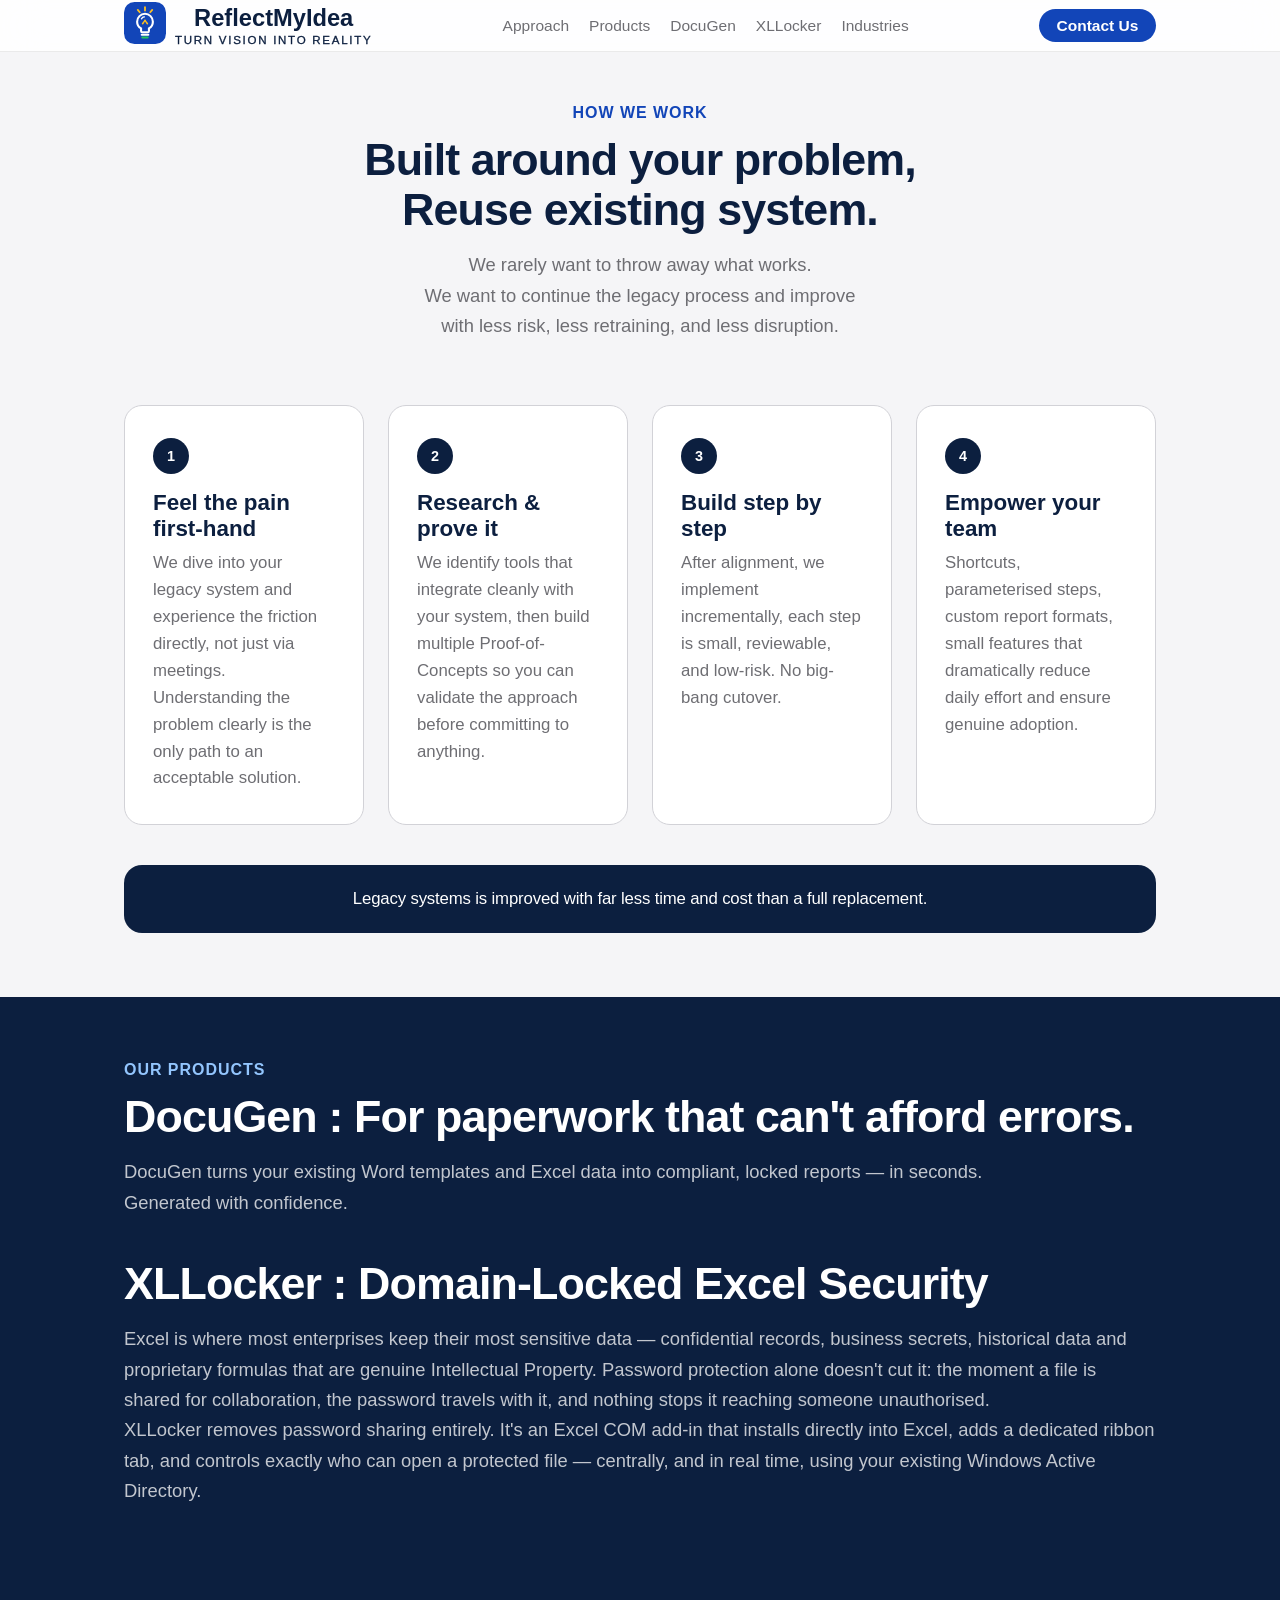
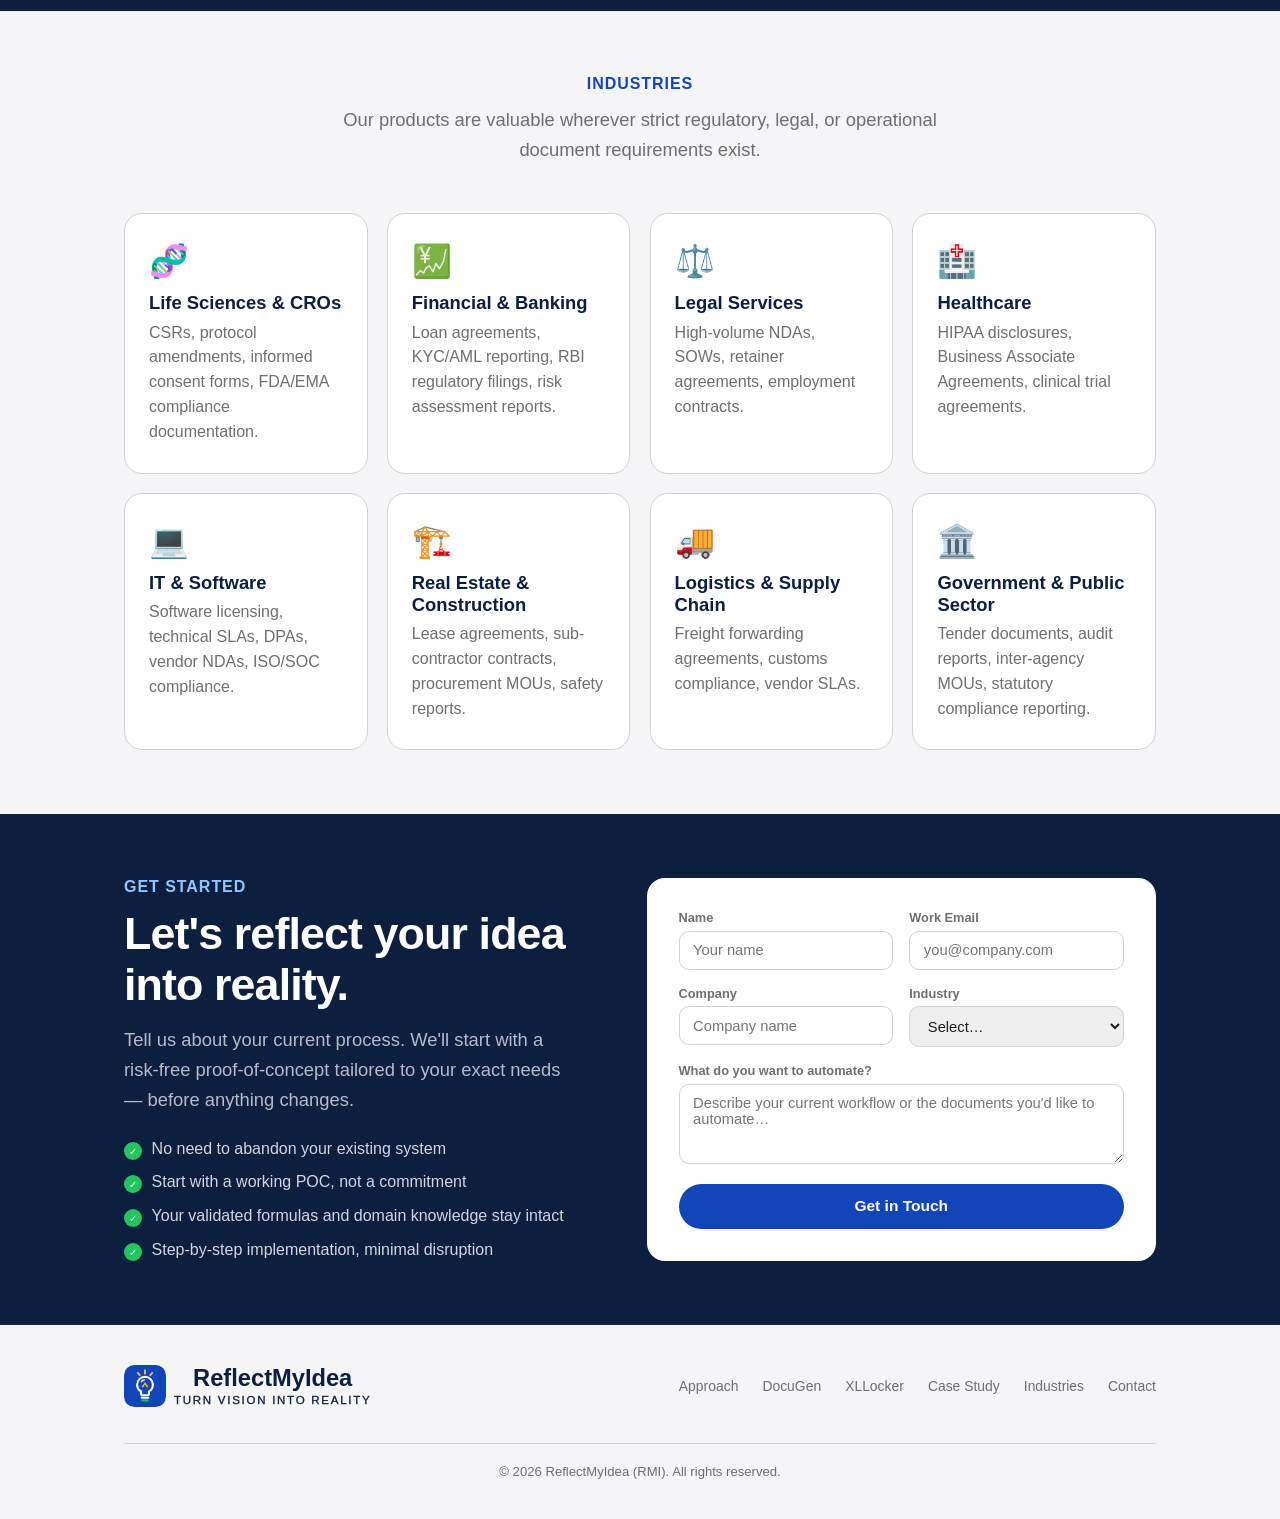
==== index.html @ ca2a661d "Updated the web site Updated the web site" ====
<!DOCTYPE html>
<html lang="en">
<head>
<meta charset="UTF-8">
<meta name="viewport" content="width=device-width,initial-scale=1">
<title>ReflectMyIdea</title>
<link rel="icon" type="image/png" href="RMI-Logo.png">
<style>
*,*::before,*::after{box-sizing:border-box;margin:0;padding:0}
:root{
  --ink:#1d1d1f;
  --ink2:#6e6e73;
  --bg:#ffffff;
  --bg2:#f5f5f7;
  --navy:#0c1f3f;
  --blue:#1245b8;
  --blue2:#1a56db;
  --border:#d2d2d7;
  --r:18px;
  --f:-apple-system,'Segoe UI',sans-serif;
}
html{scroll-behavior:smooth}
body{font-family:var(--f);background:var(--bg);color:var(--ink);-webkit-font-smoothing:antialiased;overflow-x:hidden}
a{color:inherit;text-decoration:none}
img{display:block;max-width:100%;height:auto}
ul{list-style:none}
.w{max-width:1080px;margin:0 auto;padding:0 24px}

/* NAV */
nav{position:fixed;top:0;left:0;right:0;z-index:100;height:52px;background:rgba(255,255,255,.88);backdrop-filter:saturate(180%) blur(20px);border-bottom:1px solid rgba(0,0,0,.08);display:flex;align-items:center}
.nav-in{display:flex;align-items:center;justify-content:space-between;width:100%;max-width:1080px;margin:0 auto;padding:0 24px}
.nav-logo{display:flex;align-items:center;gap:9px;font-size:1.2rem;font-weight:700;color:var(--navy)}
.logo-svg{width:42px;height:42px;flex-shrink:0}
.nav-links{display:flex;gap:20px}
.nav-hamburger{display:none;flex-direction:column;gap:5px;cursor:pointer;background:none;border:none;padding:6px}
.nav-hamburger span{width:24px;height:2px;background:var(--navy);border-radius:2px}
.nav-links a{font-size:.97rem;color:var(--ink2);font-weight:500;transition:color .2s}
.nav-links a:hover{color:var(--navy)}
.nav-cta{background:var(--blue);color:#fff;font-size:.97rem;font-weight:600;padding:.45rem 1.1rem;border-radius:20px;transition:background .2s}
/* Only apply hover background when on a desktop screen with an actual mouse cursor */
@media (hover: hover) {
  .nav-cta:hover {
    background: var(--navy);
  }
}

/* Fallback: Ensure normal color behaves nicely and returns to blue on touch release */
.nav-cta:active {
  background: var(--navy);
}
@media(max-width:1000px){
  /* 1. Wrapper behaves neutrally so the hamburger maintains its original center position */
  .nav-menu-container {
    position: relative;
    display: flex;
    align-items: center;
    justify-content: center;
  }

  .nav-hamburger{
    display:flex;
  }
  
  /* 2. Menu is centered directly beneath the width of the hamburger button */
  .nav-links{
    display:none;
    position:absolute;
    top:42px;                    /* Renders neatly below the header bar alignment */
    left:50%;                    /* Positions the left-edge of the menu at the middle of the icon */
    transform:translateX(-50%);  /* Offsets the menu horizontally by half its width, aligning centers */
    width:auto;                  
    min-width:180px;             
    background:#fff;
    flex-direction:column;
    padding:12px 24px;
    gap:0;
    border:1px solid rgba(0,0,0,.08);
    border-radius:12px;          
    box-shadow:0 8px 24px rgba(0,0,0,.15);
    z-index: 1000;               /* Hover securely above page content layers */
  }
  
  .nav-links.open{
    display:flex;
  }
  
  .nav-links a{
    padding:.7rem 0;
    text-align:center;           
    border-bottom:1px solid rgba(0,0,0,.04); /* Light separator lines for layout clarity */
  }
  
  .nav-links a:last-child {
    border-bottom: none;
  }
}

/* 3. MOBILE PORTRAIT ONLY: Overrides only activate when the screen is narrow AND vertical */
@media screen and (max-width: 480px) and (orientation: portrait) {
  nav {
    height: 54px !important;           /* Perfect fixed height */
    box-sizing: border-box !important;
  }

  .nav-in {
    padding: 0 8px !important;         /* Save margin space on small viewports */
    box-sizing: border-box !important;
    display: flex !important;
    flex-direction: row !important;
    justify-content: space-between !important;
    align-items: center !important;
    flex-wrap: nowrap !important;      /* Keep elements strict and inline */
  }

  .nav-logo {
    display: flex !important;
    flex-direction: row !important;
    align-items: center !important;
    gap: 4px !important;               /* Move icon closer to company name */
    flex-shrink: 1 !important;         /* Allow slight flexibility */
    min-width: 0 !important;           /* Enable flexing text container sizes */
  }

  /* Make the lightbulb icon prominently larger on mobile */
  .logo-svg {
    width: 35px !important;            
    height: 35px !important;
    flex-shrink: 0 !important;
  }

  /* Handle text wrapper spacing */
  .nav-logo > span {
    display: flex !important;
    flex-direction: column !important;
    align-items: flex-start !important; /* Force tagline left-aligned underneath brand */
    gap: 1px !important;
    min-width: 0 !important;
  }

  /* Brand name: Slightly reduced font-size to make horizontal space */
  .nav-logo > span > span:first-child {
    font-weight: 700 !important;
    font-size: 1.25rem !important;      /* Optimized text sizing */
    line-height: 1.1 !important;
    white-space: nowrap !important;
    margin-left: 7px !important;
  }

  /* Tagline: Preserved and set to a clean readable scale */
  .nav-logo > span > span:last-child {
    font-size: 0.64rem !important;     /* Retain tagline precisely */
    letter-spacing: 0.04em !important;
    white-space: nowrap !important;
  }

  /* Wrapper for Hamburger Menu */
  .nav-menu-container {
    flex-shrink: 0 !important;
  }

  /* Contact Us CTA Button */
  .nav-cta {
    padding: 6px 10px !important;      /* Compressed horizontal size */
    font-size: 0.78rem !important;     /* Trim down text size */
    border-radius: 20px !important;
    white-space: nowrap !important;
    flex-shrink: 0 !important;         /* Prevent truncation of button text */
  }
}

/* FADE-UP ANIMATION */
.up{opacity:0;transform:translateY(32px);transition:opacity .7s cubic-bezier(.4,0,.2,1),transform .7s cubic-bezier(.4,0,.2,1)}
.up.show{opacity:1;transform:none}
.up.d1{transition-delay:.1s}.up.d2{transition-delay:.2s}.up.d3{transition-delay:.3s}


/* HERO */
.hero{padding:96px 0 30px;background:var(--bg);text-align:center}
@media screen and (max-width: 480px) and (orientation: portrait) {
  .hero {
    padding-top: 100px !important;
  }
}
.hero-tag{display:inline-block;font-size:.78rem;font-weight:600;letter-spacing:.06em;text-transform:uppercase;color:var(--blue);background:#eef2ff;padding:.3rem .9rem;border-radius:20px;margin-bottom:1.4rem}
.tag-break{display:none}
@media(max-width:420px){.tag-break{display:block}}
.hero h1{font-size:clamp(2.4rem,5vw,3.8rem);font-weight:650;letter-spacing:-.03em;color:var(--navy);line-height:1.08;margin-bottom:1.2rem;max-width:820px;margin-left:auto;margin-right:auto}
.hero h1 span{color:var(--blue2)}
.hero p{font-size:1.15rem;color:var(--ink2);max-width:560px;margin:0 auto 2rem;line-height:1.6}
.hero-btns{display:flex;gap:12px;justify-content:center;flex-wrap:wrap;margin-bottom:3.5rem}
.btn-solid{background:var(--blue);color:#fff;font-size:.95rem;font-weight:600;padding:.75rem 1.8rem;border-radius:980px;transition:background .2s,box-shadow .2s}
.btn-solid:hover{background:var(--navy);box-shadow:0 8px 24px rgba(18,69,184,.25)}
.btn-outline{border:1.5px solid var(--border);color:var(--navy);font-size:.95rem;font-weight:600;padding:.75rem 1.8rem;border-radius:980px;transition:border-color .2s,color .2s}
.btn-outline:hover{border-color:var(--blue);color:var(--blue)}
.hero-img{border-radius:var(--r);overflow:hidden;box-shadow:0 24px 48px -12px rgba(12,31,63,.18);border:1px solid var(--border);max-width:680px;margin:0 auto;margin-right:176px}
@media(max-width:768px){.hero-img{margin-right:auto}}
.hero-img img{width:100%}
.hero .hero-cap{font-size:1rem;color:var(--ink2);margin-top:.85rem;letter-spacing:.01em}

/* DIVIDER */
.divider{height:1px;background:var(--border);max-width:1080px;margin:0 auto}

/* SECTION BASE */
section{padding:64px 0}
.sec-label{font-size:1rem;font-weight:700;letter-spacing:.06em;text-transform:uppercase;color:var(--blue);margin-bottom:.75rem}
.sec-h{font-size:clamp(1.9rem,3.5vw,2.8rem);font-weight:700;letter-spacing:-.02em;color:var(--navy);line-height:1.12;margin-bottom:1rem}
.sec-p{font-size:1.15rem;color:var(--ink2);line-height:1.65;max-width:600px}

/* APPROACH — alternating rows */
.approach{background:var(--bg2)}
.approach-intro{text-align:center;max-width:680px;margin:0 auto 4rem}
.approach-intro .sec-p{margin:0 auto}
.steps{display:grid;grid-template-columns:repeat(auto-fit,minmax(220px,1fr));gap:1.5rem}
.step-card{background:#fff;border-radius:var(--r);padding:2rem 1.75rem;border:1px solid var(--border)}
.step-n{width:36px;height:36px;border-radius:50%;background:var(--navy);color:#fff;font-weight:700;font-size:.9rem;display:flex;align-items:center;justify-content:center;margin-bottom:1rem}
.step-card h3{font-size:1.4rem;font-weight:700;color:var(--navy);margin-bottom:.5rem}
.step-card p{font-size:1.05rem;color:var(--ink2);line-height:1.6}
.result-strip{margin-top:2.5rem;background:var(--navy);color:#fff;border-radius:var(--r);padding:1.5rem 2rem;text-align:center;font-size:1.05rem;font-weight:500;letter-spacing:-.01em}

/* DOCUGEN — dark */
.docugen{background:var(--navy);color:#fff}
.docugen .sec-label{color:#93c5fd}
.docugen .sec-h{color:#fff}
.docugen .sec-p{color:rgba(255,255,255,.75);max-width:100%}
.dg-top{display:grid;grid-template-columns:1fr 1fr;gap:4rem;align-items:center;margin-bottom:4rem}
@media(max-width:768px){.dg-top{grid-template-columns:1fr;gap:2rem}}
.flow-row{display:flex;align-items:center;justify-content:center;gap:18px;margin:1.75rem 0;flex-wrap:wrap}
.flow-pill{background:rgba(255,255,255,.1);border:1px solid rgba(255,255,255,.15);border-radius:12px;padding:.85rem 1.4rem;font-size:1.2rem;color:#fff;font-weight:600;white-space:nowrap}
.flow-arrow{color:rgba(255,255,255,.4);font-size:1.4rem}
@media(max-width:600px){.flow-row{flex-direction:column}}
.feat-grid{display:grid;grid-template-columns:1fr 1fr;gap:.75rem 2rem;max-width:900px;margin:0 0 0 100px;padding-top:1rem}
@media(max-width:600px){.feat-grid{grid-template-columns:1fr;margin-left:0}}
.feat-item{display:flex;gap:.6rem;align-items:flex-start;font-size:1rem;color:rgba(255,255,255,.92)}
.feat-dot{width:18px;height:18px;border-radius:50%;background:#22c55e;flex-shrink:0;display:flex;align-items:center;justify-content:center;font-size:.65rem;color:#fff;margin-top:1px}
.arch-img{border-radius:14px;overflow:hidden;border:1px solid rgba(255,255,255,.12);box-shadow:0 24px 60px rgba(0,0,0,.4)}
.arch-img img{width:100%}
.arch-cap{font-size:1rem;color:rgba(255,255,255,.45);text-align:center;margin-top:.6rem}
.deliv-row{display:grid;grid-template-columns:1fr 1fr;gap:1.2rem;margin-top:2.5rem}
.deliv-row-3{grid-template-columns:1fr 1fr 1fr}
@media(max-width:600px){.deliv-row,.deliv-row-3{grid-template-columns:1fr}}
.deliv-card{background:rgba(255,255,255,.06);border:1px solid rgba(255,255,255,.12);border-radius:14px;padding:1.5rem}
.deliv-card .opt{font-size:.8rem;font-weight:700;letter-spacing:.07em;text-transform:uppercase;color:rgba(255,255,255,.45);margin-bottom:.4rem}
.deliv-card h4{font-size:1.2rem;font-weight:700;color:#fff;margin-bottom:.4rem}
.deliv-card p{font-size:1.05rem;color:rgba(255,255,255,.65);line-height:1.55}
.deliv-card.card-white{background:#fff;border:1px solid var(--border)}
.deliv-card.card-white .opt{color:var(--ink2)}
.deliv-card.card-white h4{color:var(--navy)}
.deliv-card.card-white p{color:var(--ink2)}
.deliv-card.card-gray{background:var(--bg2);border:1px solid var(--border)}
.deliv-card.card-gray .opt{color:var(--ink2)}
.deliv-card.card-gray h4{color:var(--navy)}
.deliv-card.card-gray p{color:var(--ink2)}
.feat-item.dark-text{color:var(--ink)}

/* CASE STUDY */
.case{background:var(--bg)}
.case-intro-box{background:var(--bg2);border-radius:var(--r);padding:2rem 2.5rem;margin-bottom:2.5rem;border-left:4px solid var(--blue)}
.case-intro-box p{font-size:1.05rem;color:var(--ink2);line-height:1.7}
.case-intro-box p+p{margin-top:.5rem}
.stats{display:grid;grid-template-columns:repeat(4,1fr);gap:1px;background:var(--border);border-radius:var(--r);overflow:hidden;margin-bottom:2.5rem}
@media(max-width:600px){.stats{grid-template-columns:repeat(2,1fr)}}
.stat{background:#fff;padding:1.5rem 1rem;text-align:center}
.stat-n{font-size:2.2rem;font-weight:800;color:var(--navy);display:block;line-height:1}
.stat-l{font-size:.9rem;color:var(--ink2);margin-top:.3rem;line-height:1.35}
.pipe-grid{display:grid;grid-template-columns:repeat(3,1fr);gap:1.2rem;margin-bottom:2.5rem}
@media(max-width:768px){.pipe-grid{grid-template-columns:1fr}}
.pipe-card{border:1px solid var(--border);border-radius:var(--r);overflow:hidden}
.pipe-card-head{background:var(--navy);padding:1rem 1.2rem;display:flex;align-items:center;gap:.7rem}
.pipe-num{width:28px;height:28px;border-radius:50%;background:rgba(255,255,255,.15);color:#fff;font-weight:700;font-size:.82rem;display:flex;align-items:center;justify-content:center;flex-shrink:0}
.pipe-card-head h4{font-size:.97rem;font-weight:700;color:#fff}
.pipe-card-body{padding:1.1rem 1.2rem;background:#fff}
.pipe-card-body p{font-size:.87rem;color:var(--ink2);line-height:1.6;margin-bottom:.9rem}
.pipe-card-body img{width:100%;border-radius:8px;border:1px solid var(--border)}
.collab-wrap{overflow-x:auto;margin-bottom:2rem}
table{width:100%;border-collapse:collapse;background:#fff;border-radius:var(--r);overflow:hidden;box-shadow:0 1px 3px rgba(0,0,0,.08)}
th{background:var(--navy);color:#fff;padding:.9rem 1.2rem;text-align:left;font-size:1.2rem;font-weight:600}
td{padding:.9rem 1.2rem;font-size:1.1rem;color:var(--ink2);border-bottom:1px solid var(--border);vertical-align:top;line-height:1.55}
tr:last-child td{border-bottom:none}
tr:nth-child(even) td{background:var(--bg2)}
td:first-child{font-weight:600;color:var(--navy)}
@media(max-width:768px){.collab-wrap table th:first-child,.collab-wrap table td:first-child{position:sticky;left:0;background:#fff;z-index:1}.collab-wrap table th:first-child{background:var(--navy)}}
@media(max-width:768px){.collab-wrap table th,.collab-wrap table td{font-size:.8rem;padding:.6rem .7rem}}
.case-close{text-align:center;max-width:640px;margin:0 auto;font-size:1.1rem;color:var(--ink2);line-height:1.7}

/* CUSTOM SCREENSHOTS LAYOUT */
.shots-vertical-container {
  display: flex;
  flex-direction: column;
  gap: 50px;
  margin-top: 30px;
  align-items: center;
  width: 100%;
}
.shot-display-card {
  text-align: center;
  width: 100%;
  max-width: 680px;
}
.shot-display-card img {
  width: 100%;
  height: auto;
  border-radius: var(--r);
  border: 1px solid var(--border);
  box-shadow: 0 4px 20px rgba(0,0,0,0.05);
  cursor: pointer;
  transition: transform 0.3s ease;
}
.shot-display-card img:hover {
  transform: scale(1.01);
}
.shot-display-card h3 {
  font-size: 21px;
  font-weight: 600;
  margin-top: 18px;
  color: var(--ink);
}

/* INDUSTRIES */
.ind{background:var(--bg2)}
.ind-grid{display:grid;grid-template-columns:repeat(auto-fit,minmax(220px,1fr));gap:1.2rem}
.ind-card{background:#fff;border-radius:var(--r);padding:1.75rem 1.5rem;border:1px solid var(--border)}
.ind-card .icon{font-size:2rem;margin-bottom:.75rem}
.ind-card h3{font-size:1.15rem;font-weight:700;color:var(--navy);margin-bottom:.4rem}
.ind-card p{font-size:1rem;color:var(--ink2);line-height:1.55}

/* CLIENTS */
.clients{background:var(--bg);text-align:center;padding:64px 0}
.clients h2{font-size:1.1rem;font-weight:600;color:var(--ink2);margin-bottom:1.75rem;letter-spacing:.02em}
.client-logos{display:flex;flex-wrap:wrap;justify-content:center;gap:1rem}
.c-chip{background:var(--bg2);border:1px solid var(--border);border-radius:10px;padding:.7rem 1.4rem;font-size:.9rem;font-weight:600;color:var(--navy)}

/* CONTACT */
.contact{background:var(--navy);color:#fff;padding:64px 0}
.contact-grid{display:grid;grid-template-columns:.9fr 1fr;gap:4rem;align-items:start}
@media(max-width:768px){.contact-grid{grid-template-columns:1fr;gap:2.5rem}}
.contact .sec-label{color:#93c5fd}
.contact .sec-h{color:#fff}
.contact .sec-p{color:rgba(255,255,255,.7)}
.promise{display:flex;flex-direction:column;gap:.85rem;margin-top:1.5rem}
.promise-item{display:flex;gap:.6rem;font-size:1rem;color:rgba(255,255,255,.82)}
.promise-item .ck{width:18px;height:18px;border-radius:50%;background:#22c55e;display:flex;align-items:center;justify-content:center;font-size:.65rem;color:#fff;flex-shrink:0;margin-top:2px}
.form-box{background:#fff;border-radius:var(--r);padding:2rem}
.fg{display:grid;grid-template-columns:1fr 1fr;gap:1rem}
@media(max-width:500px){.fg{grid-template-columns:1fr}}
.fl{display:block;font-size:.8rem;font-weight:600;color:var(--ink2);margin-bottom:.35rem}
.fi,.ft,.fs{width:100%;border:1.5px solid var(--border);border-radius:10px;padding:.65rem .85rem;font-size:.92rem;color:var(--ink);font-family:var(--f);transition:border-color .2s}
.fi:focus,.ft:focus,.fs:focus{outline:none;border-color:var(--blue)}
.ft{min-height:80px;resize:vertical}
.frow{margin-bottom:1rem}
.fsub{width:100%;background:var(--blue);color:#fff;border:none;border-radius:980px;padding:.85rem;font-size:.97rem;font-weight:700;cursor:pointer;transition:background .2s;font-family:var(--f)}
.fsub:hover{background:var(--navy)}
.form-ok{display:none;background:#ecfdf5;color:#047857;border-radius:8px;padding:.7rem 1rem;font-size:.85rem;margin-top:1rem;align-items:center;gap:.5rem}
.form-ok.show{display:flex}

/* FOOTER */
footer{background:var(--bg2);color:var(--ink2);padding:2.5rem 0}
.foot-inner{display:flex;flex-wrap:wrap;justify-content:space-between;align-items:center;gap:1rem}
.foot-brand{display:flex;align-items:center;gap:8px;color:var(--navy);font-weight:700;font-size:1rem}
.foot-links{display:flex;gap:1.5rem;flex-wrap:wrap}
.foot-links a{font-size:.87rem;transition:color .2s;color:var(--ink2)}
.foot-links a:hover{color:var(--navy)}
.foot-copy{width:100%;font-size:.82rem;text-align:center;border-top:1px solid var(--border);margin-top:1.25rem;padding-top:1.25rem;color:var(--ink2)}

/* BACK TO TOP */
.tt{position:fixed;bottom:22px;right:22px;width:40px;height:40px;border-radius:50%;background:var(--blue);color:#fff;border:none;cursor:pointer;font-size:1.1rem;display:flex;align-items:center;justify-content:center;opacity:0;pointer-events:none;transition:opacity .3s;box-shadow:0 4px 12px rgba(0,0,0,.2)}
.tt.on{opacity:1;pointer-events:auto}
.cli-card{background:var(--bg2);border:1px solid var(--border);border-radius:16px;padding:1.75rem 1.5rem;text-align:center;transition:box-shadow .25s,border-color .25s}
.cli-card:hover{box-shadow:0 8px 24px rgba(12,31,63,.1);border-color:#93c5fd}
.cli-icon{font-size:2.4rem;margin-bottom:.75rem}
.cli-name{font-size:1.1rem;font-weight:700;color:var(--navy);margin-bottom:.35rem}
.cli-desc{font-size:1rem;color:var(--ink2);line-height:1.5}
#lb{display:none;position:fixed;inset:0;background:rgba(0,0,0,.88);z-index:9999;align-items:center;justify-content:center;padding:20px}
#lb.on{display:flex}
#lb img{max-width:92vw;max-height:88vh;border-radius:12px;box-shadow:0 24px 60px rgba(0,0,0,.6);object-fit:contain}
#lb-x{position:fixed;top:18px;right:22px;width:42px;height:42px;border-radius:50%;background:rgba(255,255,255,.18);border:none;color:#fff;font-size:1.4rem;cursor:pointer;display:flex;align-items:center;justify-content:center;z-index:10000}
#lb-x:hover{background:rgba(255,255,255,.35)}
</style>
</head>
<body>

<!-- NAV -->
<nav>
  <div class="nav-in">
    <div class="nav-logo">
	  <a href="#approach">
        <svg class="logo-svg" viewBox="0 0 32 32" fill="none" xmlns="http://www.w3.org/2000/svg">
          <rect width="32" height="32" rx="8" fill="#1245b8"/>
          <path d="M16 9c-3.3 0-6 2.7-6 6 0 2.2 1.2 4.1 3 5.1V22a1 1 0 0 0 1 1h4a1 1 0 0 0 1-1v-1.9c1.8-1 3-2.9 3-5.1 0-3.3-2.7-6-6-6z" stroke="white" stroke-width="1.6"/>
          <path d="M13.3 12.8 C13.9 11.8 14.7 11.3 15.5 11.4" stroke="white" stroke-width="1" stroke-linecap="round" fill="none"/>
          <circle cx="16" cy="14" r="0.7" fill="#FBBF24"/>
          <circle cx="14.2" cy="16.5" r="0.6" fill="#FBBF24"/>
          <circle cx="17.8" cy="16.5" r="0.6" fill="#FBBF24"/>
          <line x1="16" y1="14" x2="14.2" y2="16.5" stroke="#FBBF24" stroke-width="1.1"/>
          <line x1="16" y1="14" x2="17.8" y2="16.5" stroke="#FBBF24" stroke-width="1.1"/>
          <line x1="13.5" y1="25" x2="18.5" y2="25" stroke="white" stroke-width="1.6" stroke-linecap="round"/>
          <line x1="14" y1="27" x2="18" y2="27" stroke="#22c55e" stroke-width="1.6" stroke-linecap="round"/>
          <line x1="16" y1="4" x2="16" y2="6.5" stroke="#FBBF24" stroke-width="1.4" stroke-linecap="round"/>
          <line x1="10.5" y1="6" x2="12" y2="7.8" stroke="#FBBF24" stroke-width="1.4" stroke-linecap="round"/>
          <line x1="21.5" y1="6" x2="20" y2="7.8" stroke="#FBBF24" stroke-width="1.4" stroke-linecap="round"/>
        </svg>
      </a>
     <a href="#approach">
      <span style="display:flex;flex-direction:column;align-items:center;line-height:1.1;gap:3px">
        <span style="font-weight:700;color:var(--navy);font-size:1.48rem">ReflectMyIdea</span>
        <span style="font-weight:500;color:var(--navy);font-size:.72rem;letter-spacing:.15em;-webkit-text-stroke:0.3px var(--navy)">TURN VISION INTO REALITY</span>
      </span>
	  </a>
    </div>
	
    <div class="nav-menu-container">
      <button class="nav-hamburger" onclick="document.querySelector('.nav-links').classList.toggle('open')" aria-label="Menu">
        <span></span><span></span><span></span>
      </button>
      
      <div class="nav-links">
        <a href="#approach">Approach</a>
        <a href="#products">Products</a>
        <a href="DocuGen/docugen.html">DocuGen</a>
        <a href="XLLocker/xllocker.html">XLLocker</a>
        <a href="#industries">Industries</a>
      </div>
    </div>
    
    <a href="#contact" class="nav-cta">Contact Us</a>
  </div>
</nav>

<!-- APPROACH -->
<section class="approach" id="approach">
  <div class="w">
    <div class="approach-intro up">
      <div class="sec-label" style="margin-top:2.5rem">How We Work</div>
      <h2 class="sec-h">Built around your problem,<br>Reuse existing system.</h2>
      <p class="sec-p">We rarely want to throw away what works.<br>We want to continue the legacy process and improve<br>with less risk, less retraining, and less disruption.</p>
    </div>
    <div class="steps">
      <div class="step-card up d1"><div class="step-n">1</div><h3>Feel the pain first-hand</h3><p>We dive into your legacy system and experience the friction directly, not just via meetings. Understanding the problem clearly is the only path to an acceptable solution.</p></div>
      <div class="step-card up d2"><div class="step-n">2</div><h3>Research &amp; prove it</h3><p>We identify tools that integrate cleanly with your system, then build multiple Proof-of-Concepts so you can validate the approach before committing to anything.</p></div>
      <div class="step-card up d3"><div class="step-n">3</div><h3>Build step by step</h3><p>After alignment, we implement incrementally, each step is small, reviewable, and low-risk. No big-bang cutover.</p></div>
      <div class="step-card up" style="transition-delay:.4s"><div class="step-n">4</div><h3>Empower your team</h3><p>Shortcuts, parameterised steps, custom report formats, small features that dramatically reduce daily effort and ensure genuine adoption.</p></div>
    </div>
    <div class="result-strip up">Legacy systems is improved with far less time and cost than a full replacement.</div>
  </div>
</section>


<!-- Our Products -->
<section class="docugen" id="products">
  <div class="w">
    
	<div class="up" style="margin-bottom:2.5rem">
      <div class="sec-label">Our Products</div>
      <h2 class="sec-h"><a href="DocuGen/docugen.html">DocuGen</a> : For paperwork that can't afford errors.</h2>
      <p class="sec-p" style="max-width:100%">DocuGen turns your existing Word templates and Excel data into compliant, locked reports — in seconds.</p>
      <p class="sec-p" style="max-width:100%">Generated with confidence.</p>
    </div>
	
	<div class="up" style="margin-bottom:2.5rem">
      
      <h2 class="sec-h"><a href="XLLocker/xllocker.html">XLLocker</a> : Domain-Locked Excel Security</h2>
      <p class="sec-p" style="max-width:100%">Excel is where most enterprises keep their most sensitive data — confidential records, business secrets, historical data and proprietary formulas that are genuine Intellectual Property. Password protection alone doesn't cut it: the moment a file is shared for collaboration, the password travels with it, and nothing stops it reaching someone unauthorised.</p>
      <p class="sec-p" style="max-width:100%">XLLocker removes password sharing entirely. It's an Excel COM add-in that installs directly into Excel, adds a dedicated ribbon tab, and controls exactly who can open a protected file — centrally, and in real time, using your existing Windows Active Directory.</p>
    </div>
    
  </div>
</section>

<!-- INDUSTRIES -->
<section class="ind" id="industries">
  <div class="w">
    <div class="up" style="text-align:center;max-width:640px;margin:0 auto 3rem">
      <div class="sec-label">Industries</div>
      <p class="sec-p" style="max-width:100%">Our products are valuable wherever strict regulatory, legal, or operational document requirements exist.</p>
    </div>
    <div class="ind-grid">
      <div class="ind-card up d1"><div class="icon">🧬</div><h3>Life Sciences &amp; CROs</h3><p>CSRs, protocol amendments, informed consent forms, FDA/EMA compliance documentation.</p></div>
      <div class="ind-card up d2"><div class="icon">💹</div><h3>Financial &amp; Banking</h3><p>Loan agreements, KYC/AML reporting, RBI regulatory filings, risk assessment reports.</p></div>
      <div class="ind-card up d3"><div class="icon">⚖️</div><h3>Legal Services</h3><p>High-volume NDAs, SOWs, retainer agreements, employment contracts.</p></div>
      <div class="ind-card up d3"><div class="icon">🏥</div><h3>Healthcare</h3><p>HIPAA disclosures, Business Associate Agreements, clinical trial agreements.</p></div>
      <div class="ind-card up d1"><div class="icon">💻</div><h3>IT &amp; Software</h3><p>Software licensing, technical SLAs, DPAs, vendor NDAs, ISO/SOC compliance.</p></div>
      <div class="ind-card up d2"><div class="icon">🏗️</div><h3>Real Estate &amp; Construction</h3><p>Lease agreements, sub-contractor contracts, procurement MOUs, safety reports.</p></div>
      <div class="ind-card up d3"><div class="icon">🚚</div><h3>Logistics &amp; Supply Chain</h3><p>Freight forwarding agreements, customs compliance, vendor SLAs.</p></div>
      <div class="ind-card up d3"><div class="icon">🏛️</div><h3>Government &amp; Public Sector</h3><p>Tender documents, audit reports, inter-agency MOUs, statutory compliance reporting.</p></div>
    </div>
  </div>
</section>

<section class="contact" id="contact">
  <div class="w contact-grid">
    <div class="up">
      <div class="sec-label">Get Started</div>
      <h2 class="sec-h">Let's reflect your idea into reality.</h2>
      <p class="sec-p">Tell us about your current process. We'll start with a risk-free proof-of-concept tailored to your exact needs — before anything changes.</p>
      <div class="promise">
        <div class="promise-item"><span class="ck">✓</span>No need to abandon your existing system</div>
        <div class="promise-item"><span class="ck">✓</span>Start with a working POC, not a commitment</div>
        <div class="promise-item"><span class="ck">✓</span>Your validated formulas and domain knowledge stay intact</div>
        <div class="promise-item"><span class="ck">✓</span>Step-by-step implementation, minimal disruption</div>
      </div>
    </div>
    <form class="form-box up" id="cform">
  <div class="fg">
    <div class="frow">
      <label class="fl">Name</label>
      <input class="fi" type="text" id="ins-name" placeholder="Your name" required>
    </div>
    <div class="frow">
      <label class="fl">Work Email</label>
      <input class="fi" type="email" id="ins-email" placeholder="you@company.com" required>
    </div>
  </div>
  <div class="fg">
    <div class="frow">
      <label class="fl">Company</label>
      <input class="fi" type="text" id="ins-company" placeholder="Company name" required>
    </div>
    <div class="frow">
      <label class="fl">Industry</label>
      <select class="fs" id="ins-industry" required>
        <option value="" disabled selected>Select…</option>
        <option>Life Sciences / CRO</option>
        <option>Healthcare</option>
        <option>Financial Services</option>
        <option>Legal Services</option>
        <option>IT / Software</option>
        <option>Government</option>
        <option>Real Estate / Construction</option>
        <option>Logistics</option>
        <option>Other</option>
      </select>
    </div>
  </div>
  <div class="frow">
    <label class="fl">What do you want to automate?</label>
    <textarea class="ft" id="ins-workflow" placeholder="Describe your current workflow or the documents you'd like to automate…" required></textarea>
  </div>
  <button type="submit" class="fsub">Get in Touch</button>
  <div class="form-ok" id="fok">✓ Thank you for reaching out — we'll be in touch within 24 hours.</div>
</form>
  </div>
</section>

<!-- FOOTER -->
<footer>
  <div class="w foot-inner">
    <div class="foot-brand">
  <svg class="logo-svg" viewBox="0 0 32 32" fill="none" xmlns="http://www.w3.org/2000/svg">
  <rect width="32" height="32" rx="8" fill="#1245b8"/>
  <path d="M16 9c-3.3 0-6 2.7-6 6 0 2.2 1.2 4.1 3 5.1V22a1 1 0 0 0 1 1h4a1 1 0 0 0 1-1v-1.9c1.8-1 3-2.9 3-5.1 0-3.3-2.7-6-6-6z" stroke="white" stroke-width="1.6"/>
  <path d="M13.3 12.8 C13.9 11.8 14.7 11.3 15.5 11.4" stroke="white" stroke-width="1" stroke-linecap="round" fill="none"/>
  <circle cx="16" cy="14" r="0.7" fill="#FBBF24"/>
  <circle cx="14.2" cy="16.5" r="0.6" fill="#FBBF24"/>
  <circle cx="17.8" cy="16.5" r="0.6" fill="#FBBF24"/>
  <line x1="16" y1="14" x2="14.2" y2="16.5" stroke="#FBBF24" stroke-width="1.1"/>
  <line x1="16" y1="14" x2="17.8" y2="16.5" stroke="#FBBF24" stroke-width="1.1"/>
  <line x1="13.5" y1="25" x2="18.5" y2="25" stroke="white" stroke-width="1.6" stroke-linecap="round"/>
  <line x1="14" y1="27" x2="18" y2="27" stroke="#22c55e" stroke-width="1.6" stroke-linecap="round"/>
  <line x1="16" y1="4" x2="16" y2="6.5" stroke="#FBBF24" stroke-width="1.4" stroke-linecap="round"/>
  <line x1="10.5" y1="6" x2="12" y2="7.8" stroke="#FBBF24" stroke-width="1.4" stroke-linecap="round"/>
  <line x1="21.5" y1="6" x2="20" y2="7.8" stroke="#FBBF24" stroke-width="1.4" stroke-linecap="round"/>
</svg>
  <span style="display:flex;flex-direction:column;align-items:center;line-height:1.1;gap:3px">
  <span style="font-weight:700;color:var(--navy);font-size:1.48rem">ReflectMyIdea</span>
  <span style="font-weight:500;color:var(--navy);font-size:.72rem;letter-spacing:.15em;-webkit-text-stroke:0.3px var(--navy)">TURN VISION INTO REALITY</span>
</span>
</div>
    <div class="foot-links">
      <a href="#approach">Approach</a>
	  <a href="#docugen">DocuGen</a>
	  <a href="#xllocker">XLLocker</a>
      <a href="#case-study">Case Study</a>
	  <a href="#industries">Industries</a>
	  <a href="#contact">Contact</a>
    </div>
    <div class="foot-copy">© <span id="yr"></span> ReflectMyIdea (RMI). All rights reserved.</div>
  </div>
</footer>

<button class="tt" id="tt">↑</button>

<script>
document.getElementById('yr').textContent=new Date().getFullYear();
// back to top
const tt=document.getElementById('tt');
window.addEventListener('scroll',()=>tt.classList.toggle('on',scrollY>600),{passive:true});
tt.onclick=()=>window.scrollTo({top:0,behavior:'smooth'});
// scroll animations
const io=new IntersectionObserver(entries=>{
  entries.forEach(e=>{if(e.isIntersecting){e.target.classList.add('show');io.unobserve(e.target);}}); 
},{threshold:.12,rootMargin:'0px 0px -40px 0px'});
document.querySelectorAll('.up').forEach(el=>io.observe(el));
// Native form script execution pipeline
document.getElementById('cform').addEventListener('submit', function(e) {
  e.preventDefault(); // Keeps layout completely stable and prevents layout distortion

  // 1. Gather values entered by the user
  const name = document.getElementById('ins-name').value;
  const email = document.getElementById('ins-email').value;
  const company = document.getElementById('ins-company').value;
  const industry = document.getElementById('ins-industry').value;
  const workflow = document.getElementById('ins-workflow').value;

  // 2. Format a clean message template body text block natively
  const emailBody = `Hi ReflectMyIdea Team,
We are looking into optimizing our operational efficiency and would like to connect with your team to get started.\n\n` +
                    `• Name: ${name}\n` +
                    `• Email: ${email}\n` +
                    `• Company: ${company}\n` +
                    `• Industry: ${industry}\n` +
                    `• Workflow: ${workflow}`;

  // 3. Open the native local system mail application pre-filled with the exact response details
  window.location.href = `mailto:samit@reflectcode.com,samit.patekar@gmail.com` + 
                         `?subject=Exploring Workflow Optimization Solutions for ${encodeURIComponent(company)}` + 
                         `&body=${encodeURIComponent(emailBody)}`;

  // 4. Instantly trigger your native green success overlay window text on the page
  document.getElementById('fok').classList.add('show');
  e.target.reset();
});

function openLB(img){document.getElementById('lb-img').src=img.src;document.getElementById('lb').classList.add('on');document.body.style.overflow='hidden';}
function closeLB(){document.getElementById('lb').classList.remove('on');document.body.style.overflow='';}
document.addEventListener('keydown',function(e){if(e.key==='Escape')closeLB();});

</script>

<div id="lb" onclick="if(event.target===this)closeLB()"><button id="lb-x" onclick="closeLB()">&#x2715;</button><img id="lb-img" src="" alt=""></div>

<script>
  const navLinks = document.querySelector('.nav-links');
  const hamburgerBtn = document.querySelector('.nav-hamburger');

  // 1. Collapse the menu when any link inside it is clicked
  navLinks.querySelectorAll('a').forEach(link => {
    link.addEventListener('click', () => {
      navLinks.classList.remove('open');
    });
  });

  // 2. Collapse the menu when clicking anywhere outside of it
  document.addEventListener('click', (event) => {
    // Check if the click occurred outside both the menu container and the hamburger icon trigger
    if (!navLinks.contains(event.target) && !hamburgerBtn.contains(event.target)) {
      navLinks.classList.remove('open');
    }
  });
</script>

</body>
</html>
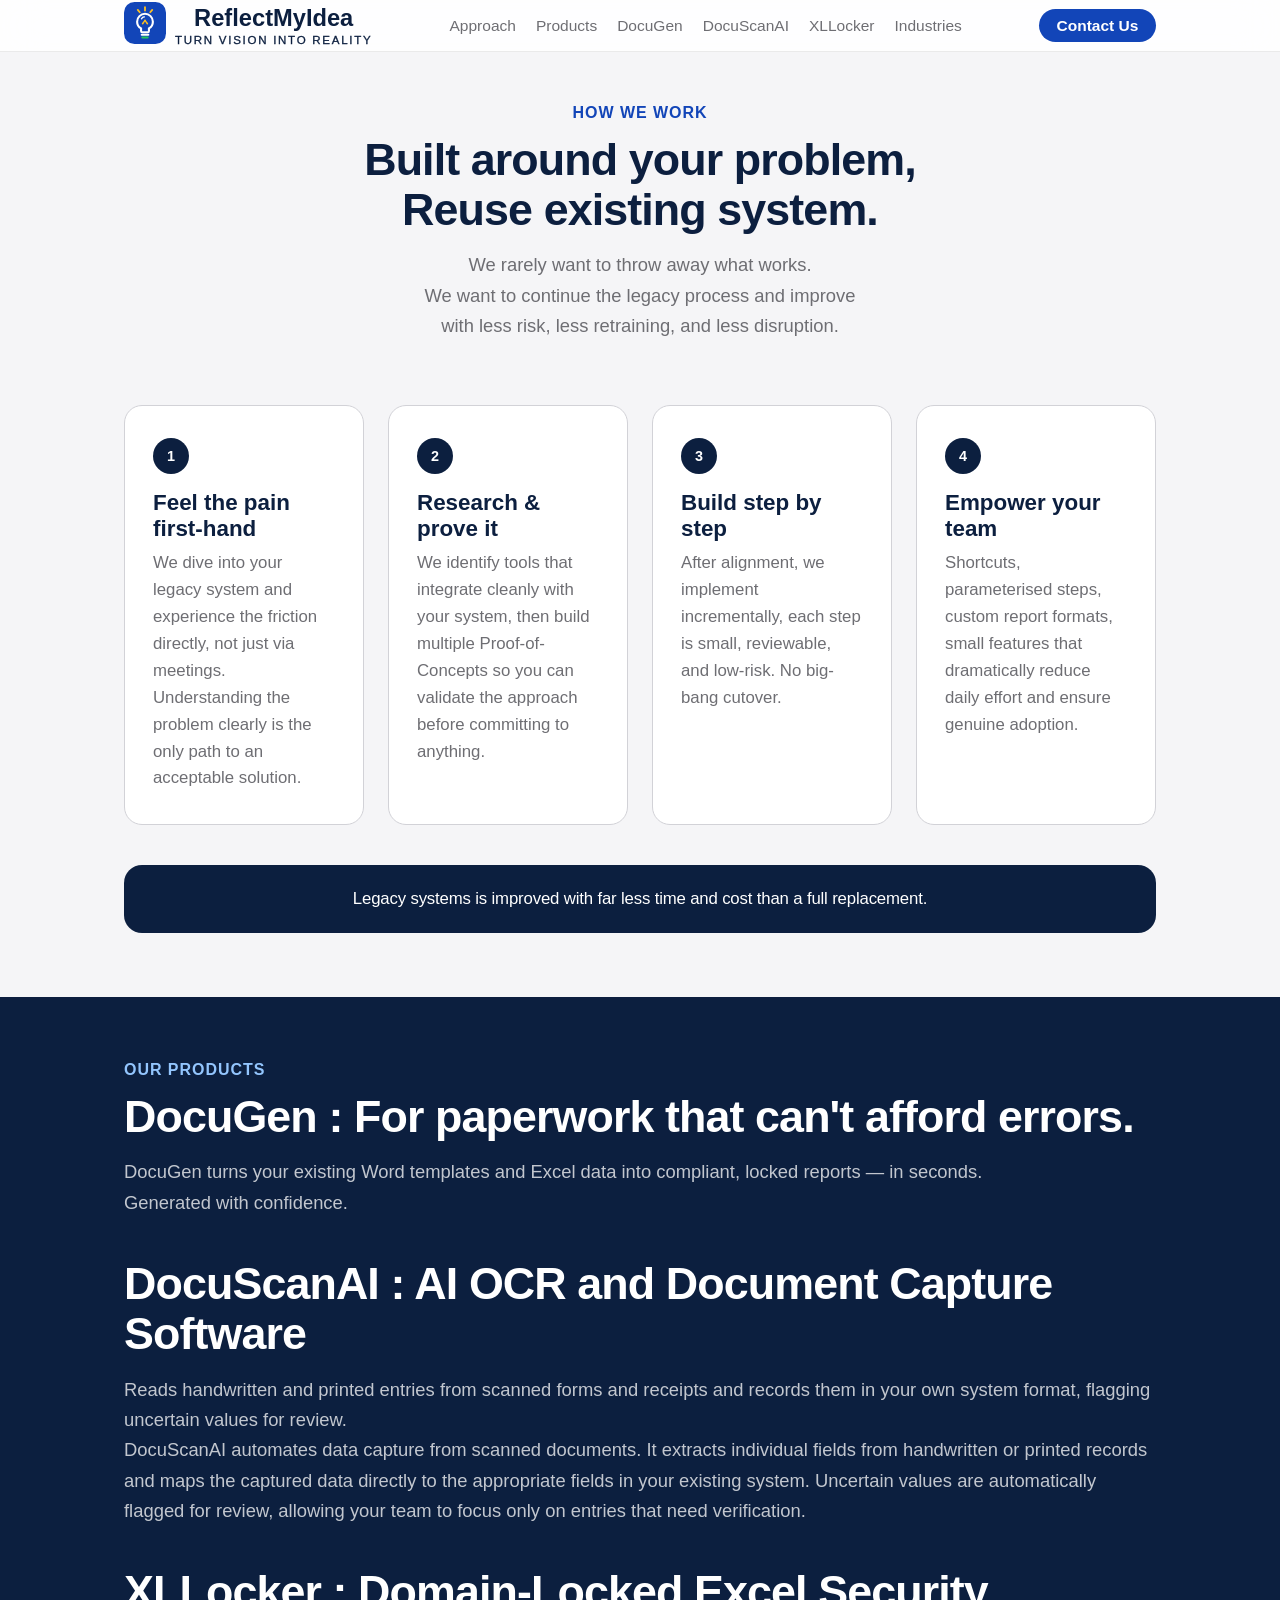
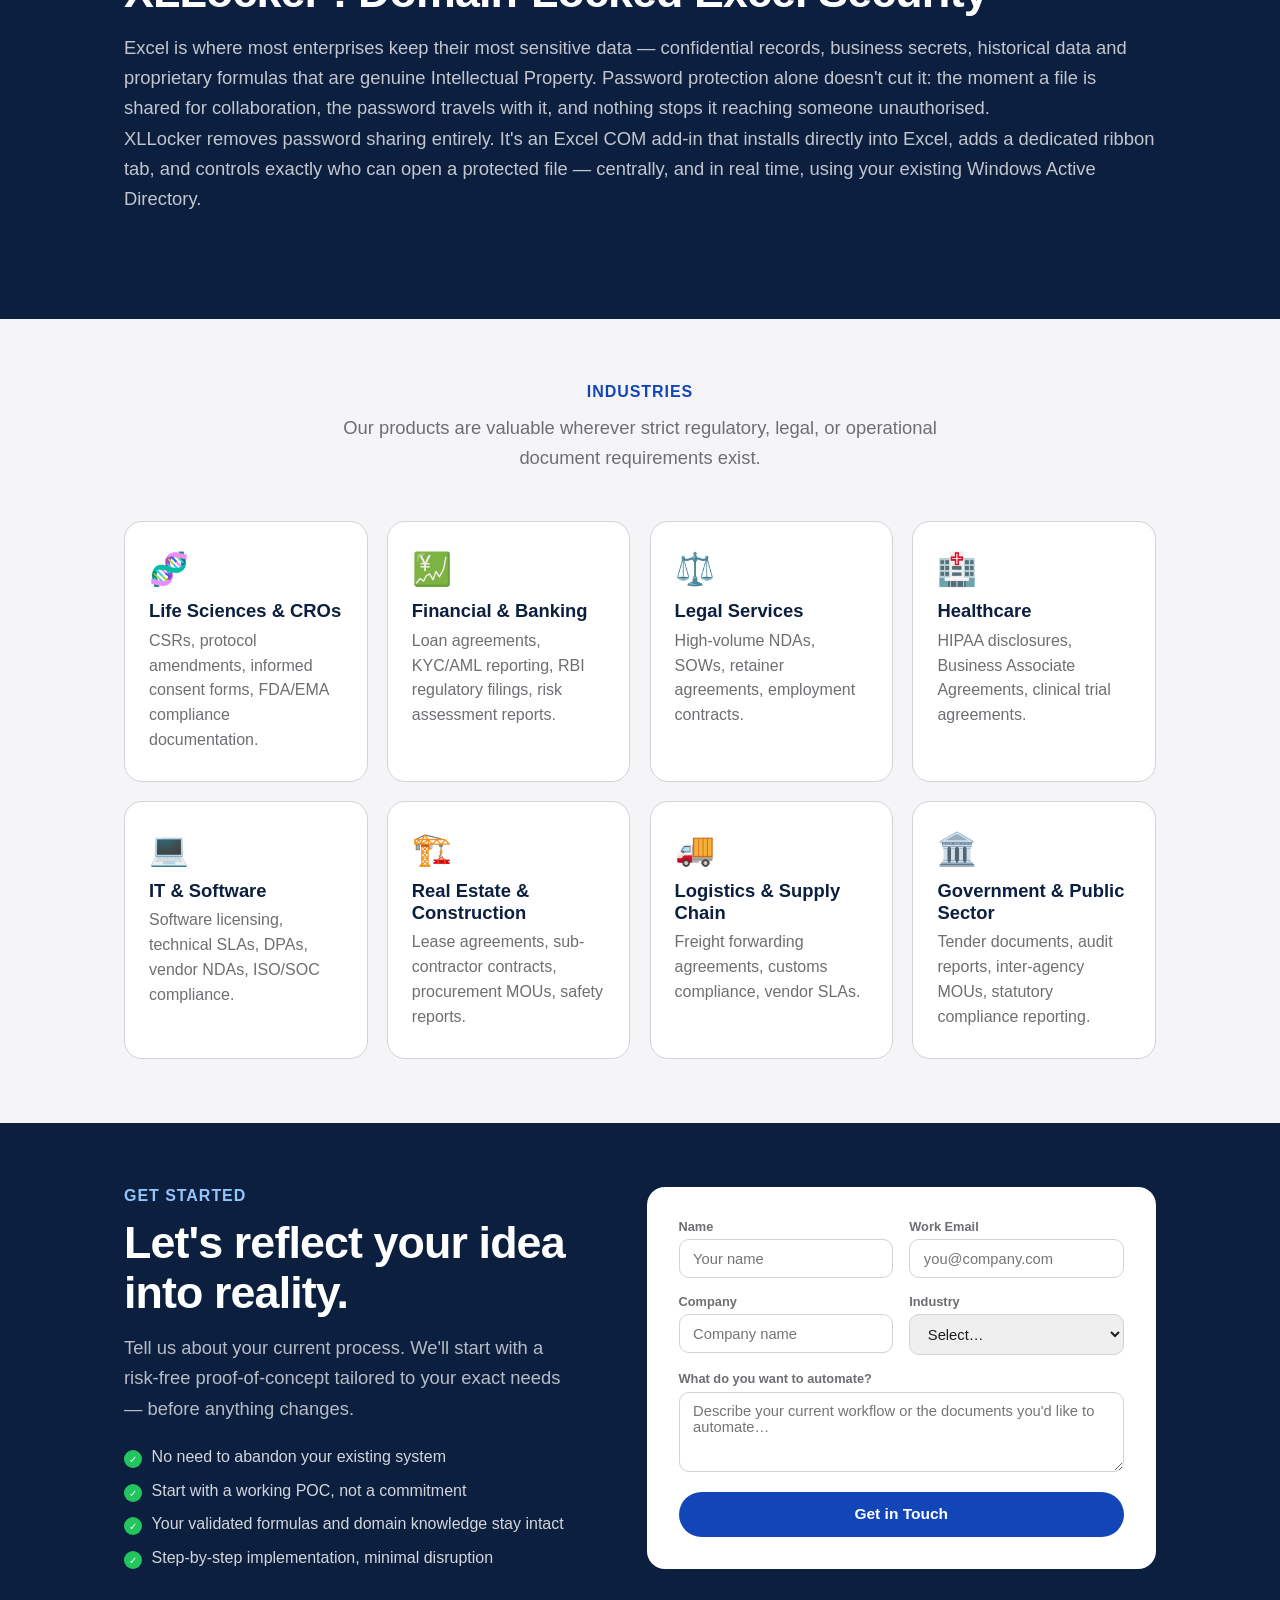
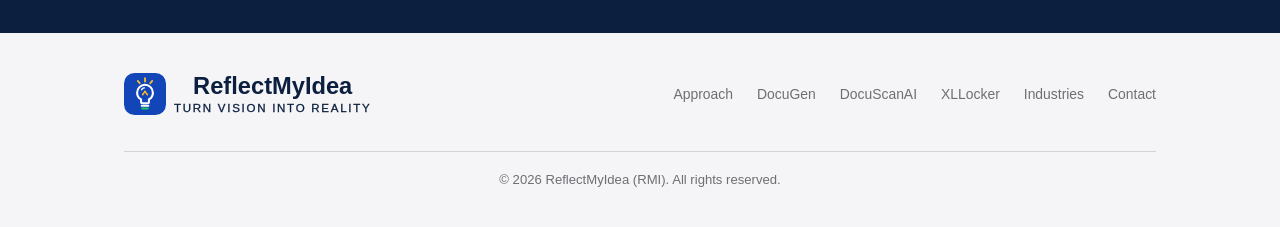
==== commit 53cd3cfe: "Added DocuScanAI Added DocuScanAI, updated details, added llms.txt" ====
--- a/index.html
+++ b/index.html
@@ -5,6 +5,194 @@
 <meta name="viewport" content="width=device-width,initial-scale=1">
 <title>ReflectMyIdea</title>
 <link rel="icon" type="image/png" href="RMI-Logo.png">
+<meta name="author" content="ReflectMyIdea ">
+<meta name="keywords" content="ideation, idea to reality, legacy system modernization, Technology modernization, Technology Migration, Software modernization, App modernization, System modernization, Automated source code transformation, source code translation, app conversion, empower developers, time to market, cost saving, cost reduction, reflectcode, reflect code, App Builder, Artificial Intelligence, Machine Learning, AI, ML, Expert System, source to source, source code generator,  source code reuse, digital asset transformation">
+<meta name="description" content=" ReflectMyIdea Home Page">
+
+<meta property="og:type" content="website">
+<meta property="og:site_name" content="ReflectMyIdea">
+<meta property="og:title" content="ReflectMyIdea | Turn your Idea into Reality">
+<meta property="og:url" content="https://www.reflectmyidea.com/">
+<meta property="og:description" content="Automated Technology Migration">
+<meta property="og:image" content=" https://www.reflectmyidea.com/RMI-Logo.png">
+
+<script type="application/ld+json">
+{
+  "@context": "https://schema.org",
+  "@graph": [
+    {
+      "@type": "Organization",
+      "@id": "https://reflectmyidea.com",
+      "name": "ReflectMyIdea",
+      "url": "https://reflectmyidea.com",
+      "logo": "https://reflectmyidea.comlogo.png",
+      "description": "ReflectMyIdea helps enterprises turn their vision to mordenize their legacy system into reality by using latest technology and building solution that seamlessly integrate with their legacy system with far less time and cost than a full replacement. Two of many successful example are DocuGen, DocuScanAI and XLLocker.",
+      "knowsAbout": [
+        "Enterprise Software Development",
+        "Report Automation",    
+        "Automated Compliant Reporting",
+        "Excel Data Security",
+	    "Data Protection",
+        "Legacy System Integration",
+	    "Windows Active Directory Integration",
+	    "Multi-Factor Authentication",
+	    "TOTP (time-based one-time password)",
+	    "Microsoft Authenticator app"
+	  ],
+	  "review": {
+        "@type": "Review",
+        "reviewRating": {
+          "@type": "Rating",
+          "ratingValue": 4.8,
+          "bestRating": 5
+        },
+        "author": {
+          "@type": "Person",
+          "name": "Samit"
+        }
+      },
+      "aggregateRating": {
+        "@type": "AggregateRating",
+        "ratingValue": 4.7,
+        "reviewCount": 89
+      },
+	  
+  "mainEntityOfPage": {
+    "@type": "WebSite",
+    "@id": "https://reflectmyidea.com",
+    "url": "https://www.reflectmyidea.com/",
+    "name": "ReflectMyIdea"
+  },
+  "hasOfferCatalog": {
+    "@type": "OfferCatalog",
+    "name": "Software Products",
+    "itemListElement": [
+      {
+        "@type": "Offer",
+        "itemOffered": {
+          "@type": "SoftwareApplication",
+          "name": "DocuGen",
+          "description": "Turns existing Word templates and Excel data into compliant, locked enterprise reports in seconds.",
+          "applicationCategory": "BusinessApplication"
+        }
+      },
+      {
+        "@type": "Offer",
+        "itemOffered": {
+          "@type": "SoftwareApplication",
+          "name": "DocuScanXL",
+          "description": "Reads handwritten and printed entries from scanned forms and receipts and records them in your own system format, flagging uncertain values for review.",
+          "applicationCategory": "SecurityApplication"
+        }
+      },
+      {
+        "@type": "Offer",
+        "itemOffered": {
+          "@type": "SoftwareApplication",
+          "name": "XLLocker",
+          "description": "An Excel COM add-in providing domain-locked security and centralized real-time access control via Windows Active Directory.",
+          "applicationCategory": "SecurityApplication"
+        }
+      }
+    ]
+  }
+    },
+    {
+      "@type": "WebSite",
+      "@id": "https://reflectmyidea.com#website",
+      "url": "https://reflectmyidea.com",
+      "name": "ReflectMyIdea",
+      "publisher": {
+        "@id": "https://reflectmyidea.com"
+      }
+    },
+    {
+      "@type": "WebPage",
+      "@id": "https://reflectmyidea.com#homepage",
+      "url": "https://reflectmyidea.com",
+      "name": "ReflectMyIdea - Turn Vision Into Reality",
+      "isPartOf": {
+        "@id": "https://reflectmyidea.com#website"
+      },
+      "about": {
+        "@id": "https://reflectmyidea.com"
+      }
+    },
+    {
+      "@type": "SoftwareApplication",
+      "@id": "https://reflectmyidea.comDocuGen/docugen.html#software",
+      "name": "DocuGen System",
+      "url": "https://reflectmyidea.comDocuGen/docugen.html",
+      "applicationCategory": "BusinessApplication",
+      "applicationSubCategory": "Document Automation Software",
+      "operatingSystem": "Windows, Web Browser",
+      "description": "Turns existing Word templates and Excel data into compliant, locked enterprise reports in seconds.",
+      "offers": {
+        "@type": "AggregateOffer",
+		"offerCount": 2,
+        "lowPrice": 749.99,
+        "highPrice": 1479.99,
+        "priceCurrency": "USD",
+        "description": "Available in two configurations: Option A (Independent Portable Excel File) and Option B (Enterprise Web Application with role-based access control). Pricing available via custom proof-of-concept request.",
+        "offers": [
+          {
+            "@type": "Offer",
+            "name": "DocuGen Option A: Independent Excel File",
+            "priceCurrency": "USD",
+			"price": 749.99,
+            "description": "Portable, macro-powered Excel file with no new infrastructure required."
+          },
+          {
+            "@type": "Offer",
+		    "name": "DocuGen Option B: Enterprise Web Application",
+            "priceCurrency": "USD",
+			"price": 1479.99,
+            "description": "Secure multi-user web application deployed on-premise or cloud with full audit trails."
+          }
+        ]
+      }
+    },
+    {
+      "@type": "SoftwareApplication",
+      "@id": "https://reflectmyidea.com/DocuScanAI/index.html#software",
+      "name": "DocuScanAI",
+      "url": "https://reflectmyidea.com/DocuScanAI/index.html",
+      "applicationCategory": "SecurityApplication",
+      "applicationSubCategory": "AI OCR  and Document Capture Software",
+      "operatingSystem": "Windows",
+      "description": "Reads handwritten and printed entries from scanned forms and receipts and records them in your own system format, flagging uncertain values for review.",
+      "offers": {
+        "@type": "Offer",
+		"offerCount": 1,
+        "lowPrice": 299.99,
+        "highPrice": 699.99,
+        "priceCurrency": "USD",
+        "description": "Enterprise licensing tailored to user count and deployment scale. Includes custom integration assistance. Free customized risk-free proof-of-concept available upon request."
+      }
+    },
+    {
+      "@type": "SoftwareApplication",
+      "@id": "https://reflectmyidea.com/XLLocker/xllocker.html#software",
+      "name": "XLLocker",
+      "url": "https://reflectmyidea.com/XLLocker/xllocker.html",
+      "applicationCategory": "SecurityApplication",
+      "applicationSubCategory": "Excel Security and Data Protection Add-in",
+      "operatingSystem": "Windows",
+      "description": "Enterprise-grade protection Excel COM add-in providing domain-locked security, proprietary formula protection, and centralized access control via Active Directory.",
+      "offers": {
+        "@type": "Offer",
+		"offerCount": 1,
+        "lowPrice": 249.99,
+        "highPrice": 649.99,
+        "priceCurrency": "USD",
+        "description": "Enterprise licensing tailored to user count and deployment scale. Includes custom integration assistance. Free customized risk-free proof-of-concept available upon request."
+      }
+    }
+  ]
+}
+</script>
+
+
 <style>
 *,*::before,*::after{box-sizing:border-box;margin:0;padding:0}
 :root{
@@ -376,6 +564,17 @@
 #lb-x:hover{background:rgba(255,255,255,.35)}
 </style>
 </head>
+
+<!-- Google tag (gtag.js) -->
+<script async src="https://www.googletagmanager.com/gtag/js?id=G-PD67NKN7H1"></script>
+<script>
+  window.dataLayer = window.dataLayer || [];
+  function gtag(){dataLayer.push(arguments);}
+  gtag('js', new Date());
+
+  gtag('config', 'G-PD67NKN7H1');
+</script>
+
 <body>
 
 <!-- NAV -->
@@ -416,7 +615,8 @@
         <a href="#approach">Approach</a>
         <a href="#products">Products</a>
         <a href="DocuGen/docugen.html">DocuGen</a>
-        <a href="XLLocker/xllocker.html">XLLocker</a>
+        <a href="DocuScanAI/index.html">DocuScanAI</a>
+		<a href="XLLocker/xllocker.html">XLLocker</a>
         <a href="#industries">Industries</a>
       </div>
     </div>
@@ -448,15 +648,20 @@
 <section class="docugen" id="products">
   <div class="w">
     
-	<div class="up" style="margin-bottom:2.5rem">
+	<div class="up" style="margin-bottom:2.5rem" id="docugen">
       <div class="sec-label">Our Products</div>
       <h2 class="sec-h"><a href="DocuGen/docugen.html">DocuGen</a> : For paperwork that can't afford errors.</h2>
       <p class="sec-p" style="max-width:100%">DocuGen turns your existing Word templates and Excel data into compliant, locked reports — in seconds.</p>
       <p class="sec-p" style="max-width:100%">Generated with confidence.</p>
     </div>
-	
-	<div class="up" style="margin-bottom:2.5rem">
-      
+
+	<div class="up" style="margin-bottom:2.5rem"  id="docuscanai">      
+      <h2 class="sec-h"><a href="DocuScanAI/index.html">DocuScanAI</a> : AI OCR  and Document Capture Software</h2>
+      <p class="sec-p" style="max-width:100%">Reads handwritten and printed entries from scanned forms and receipts and records them in your own system format, flagging uncertain values for review.</p>
+      <p class="sec-p" style="max-width:100%">DocuScanAI automates data capture from scanned documents. It extracts individual fields from handwritten or printed records and maps the captured data directly to the appropriate fields in your existing system. Uncertain values are automatically flagged for review, allowing your team to focus only on entries that need verification.</p>
+    </div>
+
+	<div class="up" style="margin-bottom:2.5rem"  id="xllocker">
       <h2 class="sec-h"><a href="XLLocker/xllocker.html">XLLocker</a> : Domain-Locked Excel Security</h2>
       <p class="sec-p" style="max-width:100%">Excel is where most enterprises keep their most sensitive data — confidential records, business secrets, historical data and proprietary formulas that are genuine Intellectual Property. Password protection alone doesn't cut it: the moment a file is shared for collaboration, the password travels with it, and nothing stops it reaching someone unauthorised.</p>
       <p class="sec-p" style="max-width:100%">XLLocker removes password sharing entirely. It's an Excel COM add-in that installs directly into Excel, adds a dedicated ribbon tab, and controls exactly who can open a protected file — centrally, and in real time, using your existing Windows Active Directory.</p>
@@ -468,10 +673,12 @@
 <!-- INDUSTRIES -->
 <section class="ind" id="industries">
   <div class="w">
+  
     <div class="up" style="text-align:center;max-width:640px;margin:0 auto 3rem">
       <div class="sec-label">Industries</div>
       <p class="sec-p" style="max-width:100%">Our products are valuable wherever strict regulatory, legal, or operational document requirements exist.</p>
     </div>
+	
     <div class="ind-grid">
       <div class="ind-card up d1"><div class="icon">🧬</div><h3>Life Sciences &amp; CROs</h3><p>CSRs, protocol amendments, informed consent forms, FDA/EMA compliance documentation.</p></div>
       <div class="ind-card up d2"><div class="icon">💹</div><h3>Financial &amp; Banking</h3><p>Loan agreements, KYC/AML reporting, RBI regulatory filings, risk assessment reports.</p></div>
@@ -567,8 +774,8 @@
     <div class="foot-links">
       <a href="#approach">Approach</a>
 	  <a href="#docugen">DocuGen</a>
+	  <a href="#docuscanai">DocuScanAI</a>
 	  <a href="#xllocker">XLLocker</a>
-      <a href="#case-study">Case Study</a>
 	  <a href="#industries">Industries</a>
 	  <a href="#contact">Contact</a>
     </div>
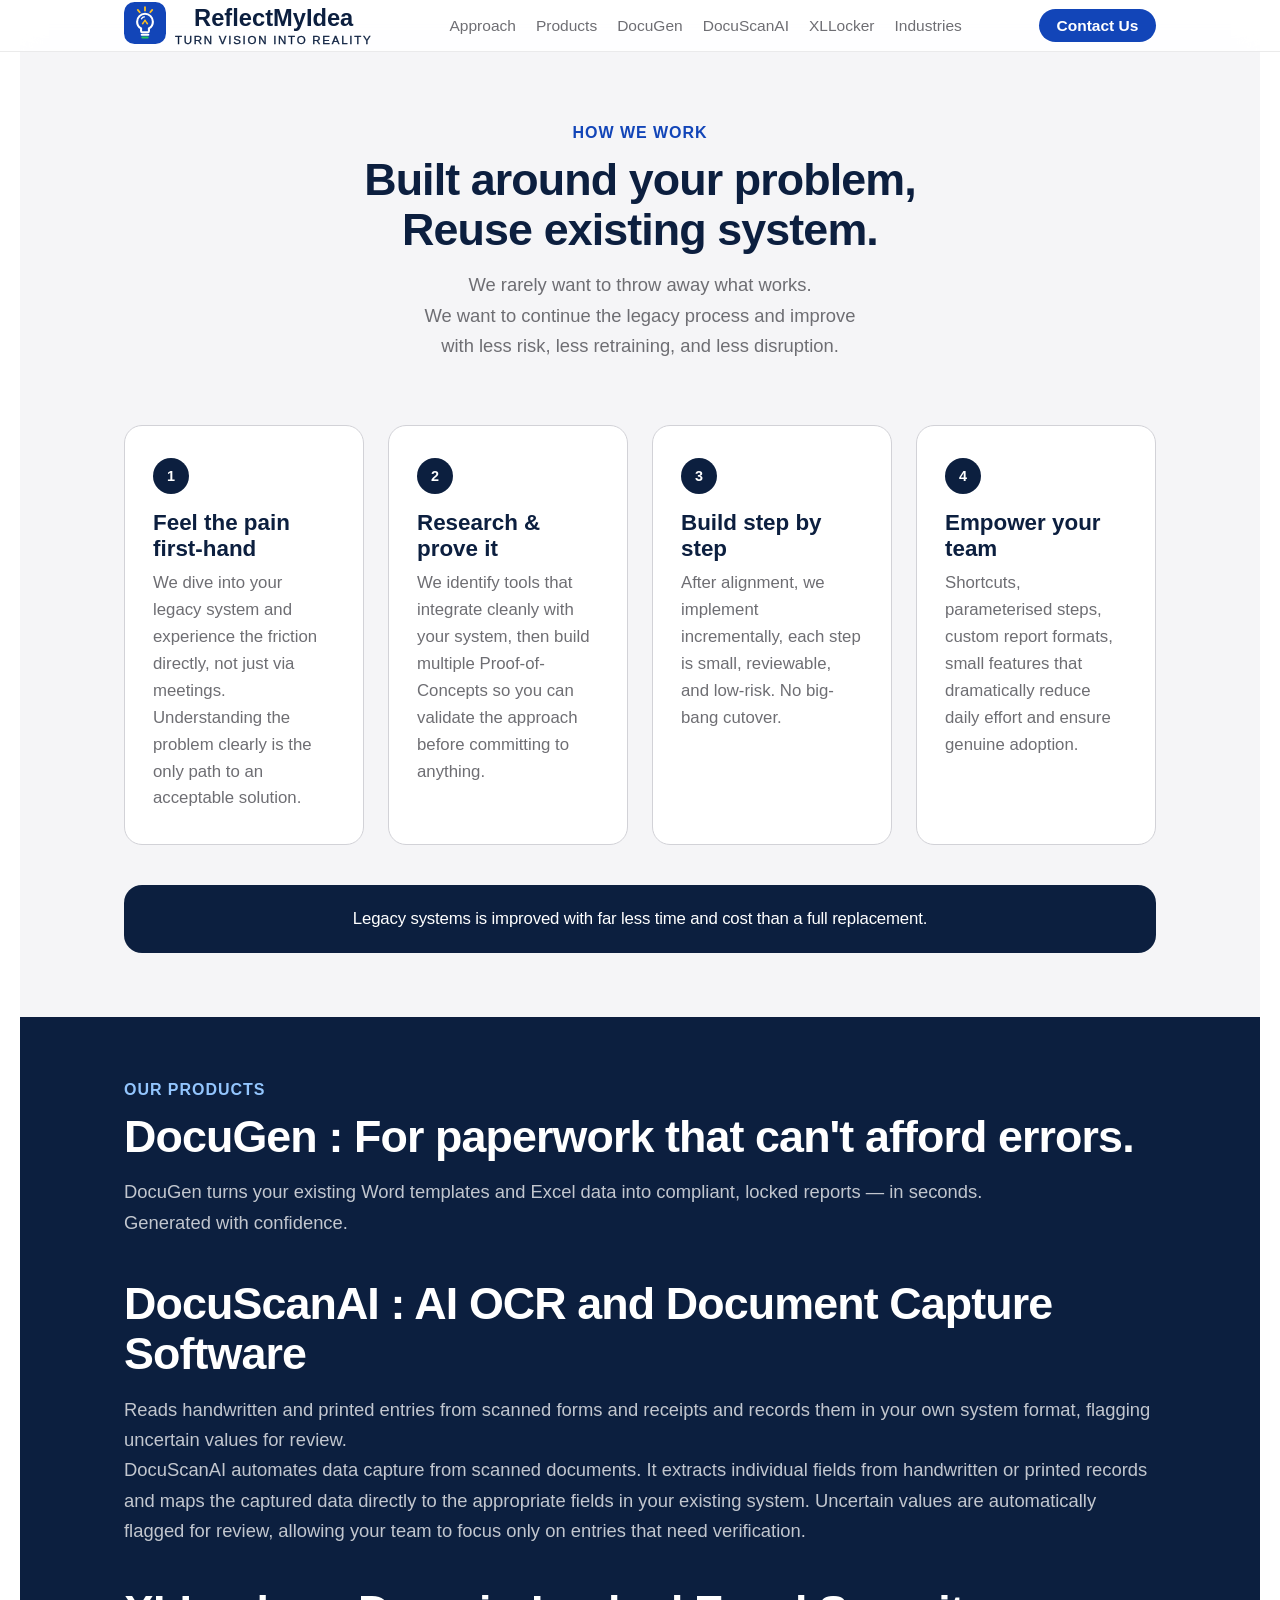
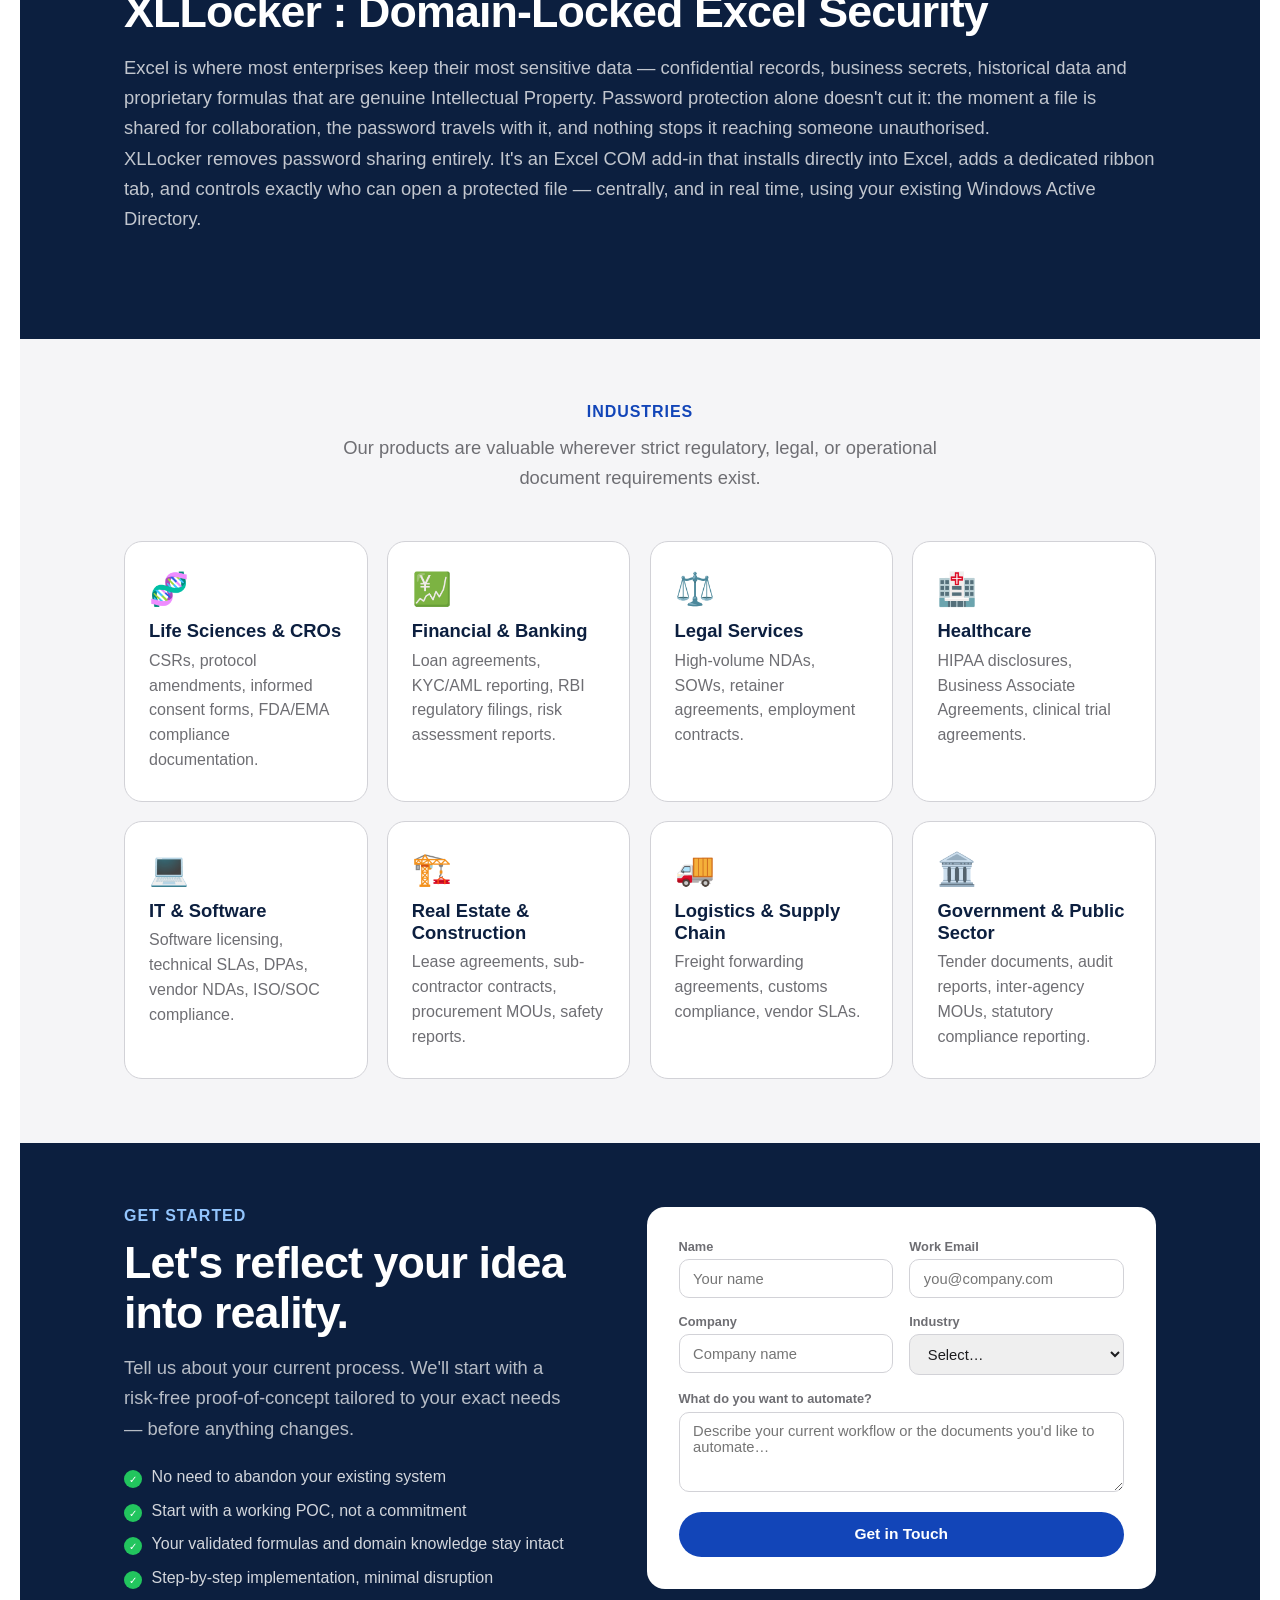
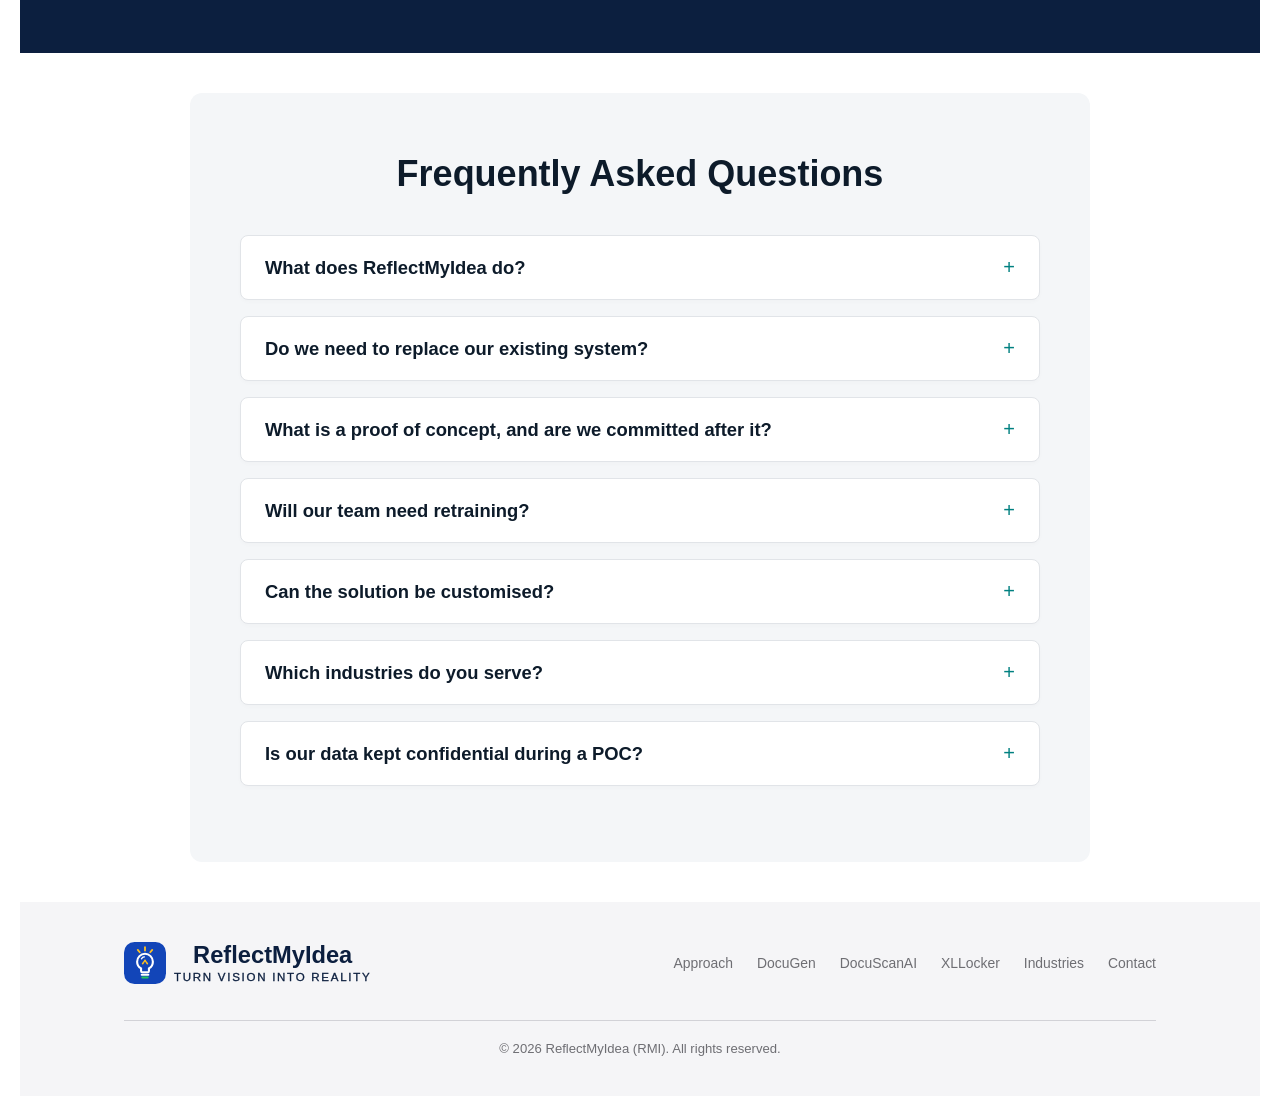
==== commit 4fc4b30a: "FAQ Added FAQ section" ====
--- a/index.html
+++ b/index.html
@@ -562,6 +562,134 @@
 #lb img{max-width:92vw;max-height:88vh;border-radius:12px;box-shadow:0 24px 60px rgba(0,0,0,.6);object-fit:contain}
 #lb-x{position:fixed;top:18px;right:22px;width:42px;height:42px;border-radius:50%;background:rgba(255,255,255,.18);border:none;color:#fff;font-size:1.4rem;cursor:pointer;display:flex;align-items:center;justify-content:center;z-index:10000}
 #lb-x:hover{background:rgba(255,255,255,.35)}
+
+
+/* DocuGen Brand System Styling */
+        :root {
+            --primary-navy: #0d1b2a;
+            --accent-teal: #008080;
+            --text-dark: #333333;
+            --bg-light-grey: #f4f6f8;
+            --border-color: #e1e4e8;
+            --white: #ffffff;
+        }
+
+        body {
+            font-family: -apple-system, BlinkMacSystemFont, "Segoe UI", Roboto, Helvetica, Arial, sans-serif;
+            color: var(--text-dark);
+            margin: 0;
+            padding: 20px;
+            background-color: var(--white);
+        }
+
+/* FAQ Section Wrapper */
+        .faq-section-wrapper {
+            background-color: var(--bg-light-grey);
+            padding: 60px 20px;
+            border-radius: 12px;
+            max-width: 900px;
+            margin: 40px auto;
+            box-sizing: border-box;
+        }
+
+        .faq-container {
+            max-width: 800px;
+            margin: 0 auto;
+        }
+
+        .faq-header {
+            text-align: center;
+            font-size: 2.25rem;
+            color: var(--primary-navy);
+            margin-bottom: 40px;
+            font-weight: 700;
+        }
+
+        /* Accordion Item */
+        .faq-item {
+            background-color: var(--white);
+            border: 1px solid var(--border-color);
+            border-radius: 8px;
+            margin-bottom: 16px;
+            overflow: hidden;
+            box-shadow: 0 2px 4px rgba(0, 0, 0, 0.02);
+            transition: border-color 0.3s ease;
+        }
+
+        .faq-item:hover {
+            border-color: var(--accent-teal);
+        }
+
+        /* Accordion Trigger Button */
+        .faq-trigger {
+            width: 100%;
+            background: none;
+            border: none;
+            padding: 20px 24px;
+            text-align: left;
+            font-size: 1.15rem;
+            font-weight: 600;
+            color: var(--primary-navy);
+            cursor: pointer;
+            display: flex;
+            justify-content: space-between;
+            align-items: center;
+            gap: 16px;
+            outline: none;
+            transition: color 0.3s ease;
+        }
+
+        .faq-trigger:hover {
+            /* color: var(--accent-teal); */
+			
+        }
+
+        /* Accordion Icon */
+        .faq-icon {
+            font-size: 1.25rem;
+            font-weight: 300;
+            color: var(--accent-teal);
+            transition: transform 0.3s ease;
+            user-select: none;
+        }
+
+        /* Active State Classes */
+        .faq-item.active {
+            border-color: var(--accent-teal);
+        }
+
+        .faq-item.active .faq-trigger {
+		   /* color: var(--accent-teal); */
+        }
+
+        .faq-item.active .faq-icon {
+            transform: rotate(45deg);
+        }
+
+        /* Accordion Content Panel */
+        .faq-panel {
+            max-height: 0;
+            overflow: hidden;
+            transition: max-height 0.3s cubic-bezier(0, 1, 0, 1);
+            background-color: var(--white);
+        }
+
+        .faq-content {
+            padding: 0 24px 24px 24px;
+            line-height: 1.6;
+            color: var(--text-dark);
+            font-size: 1rem;
+        }
+
+        .faq-content ul {
+            margin: 8px 0 0 0;
+            padding-left: 20px;
+        }
+
+        .faq-content li {
+            margin-bottom: 6px;
+        }
+
 </style>
 </head>
 
@@ -747,6 +875,137 @@
   </div>
 </section>
 
+
+<!-- Target FAQ Accordion Component -->
+<section class="faq-section-wrapper">
+	<div class="faq-container">
+		<h2 class="faq-header">Frequently Asked Questions</h2>
+
+		<div class="faq-item">
+			<button class="faq-trigger" aria-expanded="false">
+				<span>What does ReflectMyIdea do?</span>
+				<span class="faq-icon" aria-hidden="true">+</span>
+			</button>
+			<div class="faq-panel">
+				<div class="faq-content">
+					We build automation around the process you already use. Our products are DocuGen, DocuScanAI and XLLocker.
+				</div>
+			</div>
+		</div>
+
+		<div class="faq-item">
+			<button class="faq-trigger" aria-expanded="false">
+				<span>Do we need to replace our existing system?</span>
+				<span class="faq-icon" aria-hidden="true">+</span>
+			</button>
+			<div class="faq-panel">
+				<div class="faq-content">
+					No. We reuse what works for you and improve it step by step. 
+				</div>
+			</div>
+		</div>
+		
+		<div class="faq-item">
+			<button class="faq-trigger" aria-expanded="false">
+				<span>What is a proof of concept, and are we committed after it?</span>
+				<span class="faq-icon" aria-hidden="true">+</span>
+			</button>
+			<div class="faq-panel">
+				<div class="faq-content">
+					It’s a working demo built for your process. You validate it before committing to anything.
+				</div>
+			</div>
+		</div>
+		
+		<div class="faq-item">
+			<button class="faq-trigger" aria-expanded="false">
+				<span>Will our team need retraining?</span>
+				<span class="faq-icon" aria-hidden="true">+</span>
+			</button>
+			<div class="faq-panel">
+				<div class="faq-content">
+					We aim for minimal retraining. We keep your existing process and add small features that reduce daily effort. 
+				</div>
+			</div>
+		</div>
+
+		<div class="faq-item">
+			<button class="faq-trigger" aria-expanded="false">
+				<span>Can the solution be customised?</span>
+				<span class="faq-icon" aria-hidden="true">+</span>
+			</button>
+			<div class="faq-panel">
+				<div class="faq-content">
+					Yes, each solution extends our core technology and is shaped around your requirements.
+				</div>
+			</div>
+		</div>
+
+		<div class="faq-item">
+			<button class="faq-trigger" aria-expanded="false">
+				<span>Which industries do you serve?</span>
+				<span class="faq-icon" aria-hidden="true">+</span>
+			</button>
+			<div class="faq-panel">
+				<div class="faq-content">
+					Life sciences, Finance, Legal, Healthcare, IT, Real estate, Logistics and Government.
+				</div>
+			</div>
+		</div>
+
+		<div class="faq-item">
+			<button class="faq-trigger" aria-expanded="false">
+				<span>Is our data kept confidential during a POC?</span>
+				<span class="faq-icon" aria-hidden="true">+</span>
+			</button>
+			<div class="faq-panel">
+				<div class="faq-content">
+					Yes, we sign NDA before starting on your project to gaurantee your data confidentiality.
+				</div>
+			</div>
+		</div>
+		
+	</div>
+</section>
+
+<!-- Smooth Vanilla JavaScript Logic -->
+<script>
+	document.addEventListener('DOMContentLoaded', () => {
+		const faqItems = document.querySelectorAll('.faq-item');
+
+		faqItems.forEach(item => {
+			const trigger = item.querySelector('.faq-trigger');
+			const panel = item.querySelector('.faq-panel');
+
+			trigger.addEventListener('click', () => {
+				const isOpen = item.classList.contains('active');
+
+				// Close any other open panels for a clean single-accordion feel
+				faqItems.forEach(otherItem => {
+					if (otherItem !== item && otherItem.classList.contains('active')) {
+						otherItem.classList.remove('active');
+						otherItem.querySelector('.faq-trigger').setAttribute('aria-expanded', 'false');
+						otherItem.querySelector('.faq-panel').style.maxHeight = null;
+					}
+				});
+
+				// Toggle current item
+				if (isOpen) {
+					item.classList.remove('active');
+					trigger.setAttribute('aria-expanded', 'false');
+					panel.style.maxHeight = null;
+				} else {
+					item.classList.add('active');
+					trigger.setAttribute('aria-expanded', 'true');
+					// Calculate scrollHeight dynamically for optimal CSS animations
+					panel.style.maxHeight = panel.scrollHeight + "px";
+				}
+			});
+		});
+	});
+</script>
+
+	
 <!-- FOOTER -->
 <footer>
   <div class="w foot-inner">
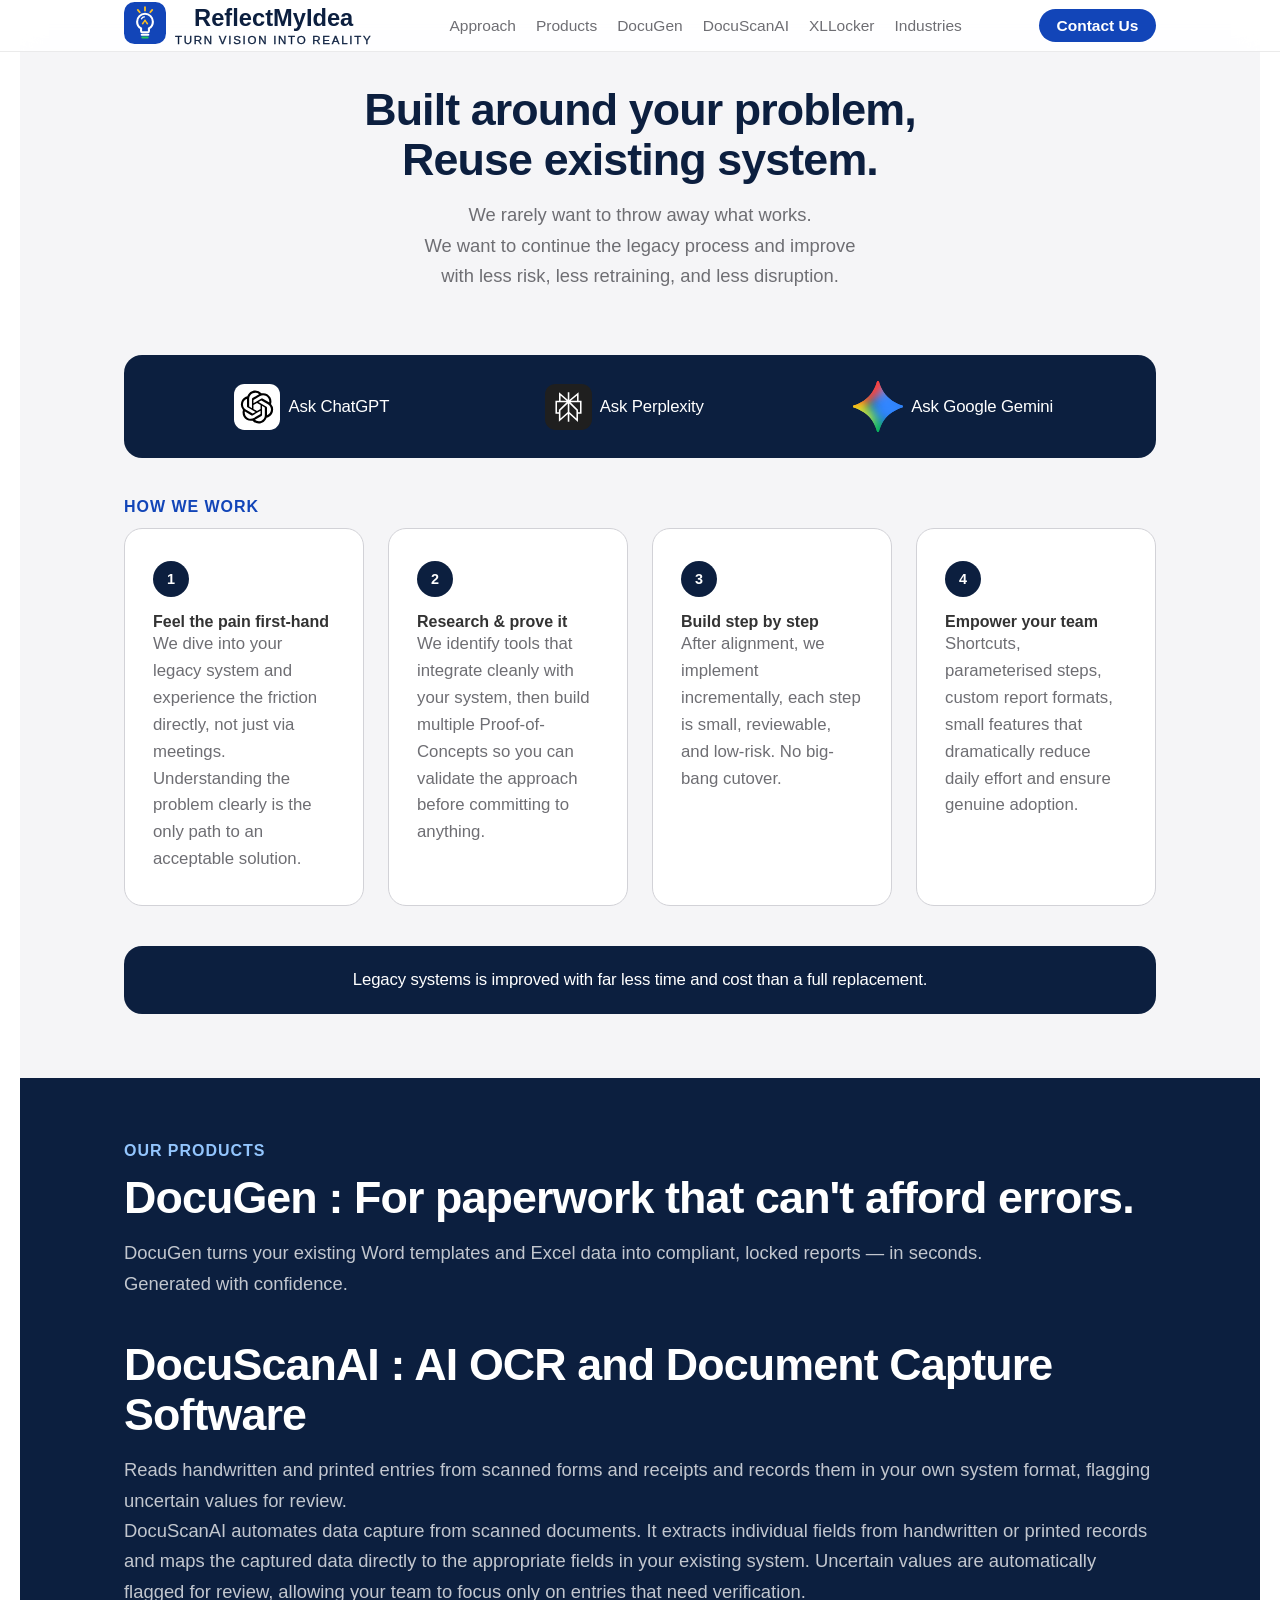
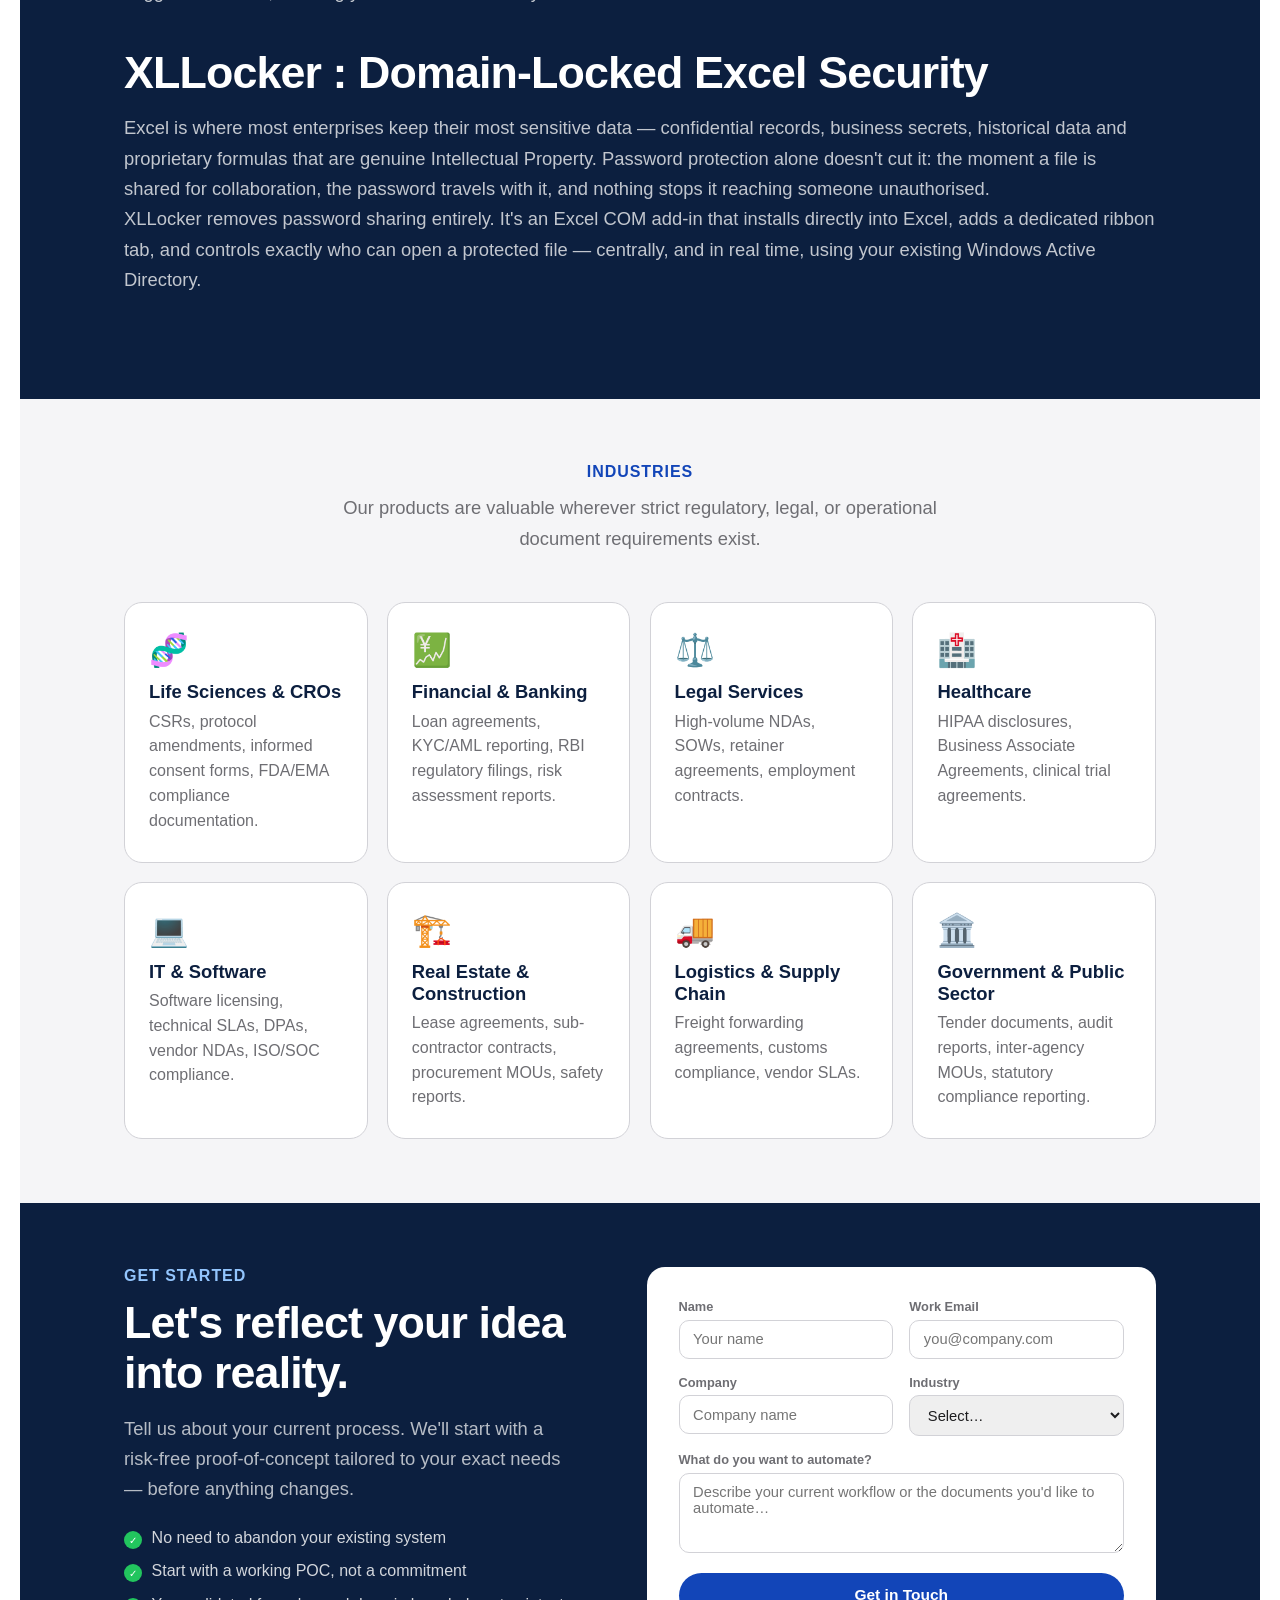
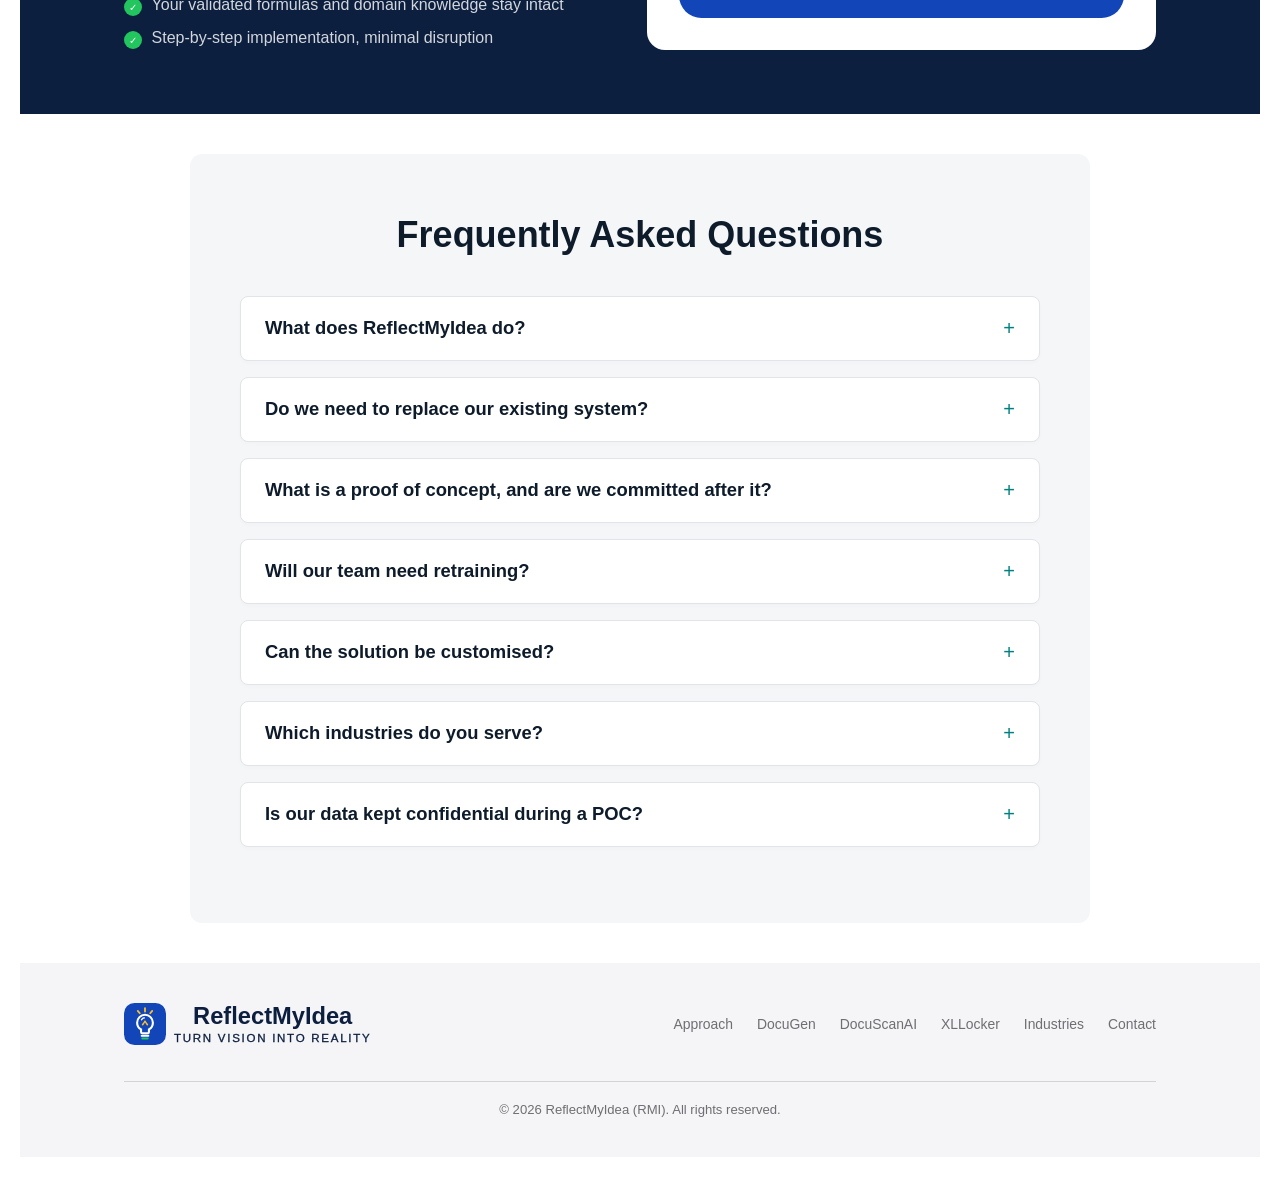
==== commit e4f0bf6c: "Added Ask AI Added Ask AI" ====
--- a/index.html
+++ b/index.html
@@ -405,6 +405,10 @@
 .step-card p{font-size:1.05rem;color:var(--ink2);line-height:1.6}
 .result-strip{margin-top:2.5rem;background:var(--navy);color:#fff;border-radius:var(--r);padding:1.5rem 2rem;text-align:center;font-size:1.05rem;font-weight:500;letter-spacing:-.01em}
 
+/* Ask AI */
+.ai-hover-box {display: flex; justify-content: center; align-items: center; border: 2px solid transparent; border-radius: 12px; transition: border-color 0.3s ease;}
+.ai-hover-box:hover {border-color: gray;}
+
 /* DOCUGEN — dark */
 .docugen{background:var(--navy);color:#fff}
 .docugen .sec-label{color:#93c5fd}
@@ -757,15 +761,36 @@
 <section class="approach" id="approach">
   <div class="w">
     <div class="approach-intro up">
-      <div class="sec-label" style="margin-top:2.5rem">How We Work</div>
       <h2 class="sec-h">Built around your problem,<br>Reuse existing system.</h2>
       <p class="sec-p">We rarely want to throw away what works.<br>We want to continue the legacy process and improve<br>with less risk, less retraining, and less disruption.</p>
     </div>
+	
+	<!-- Ask AI -->
+	<div class="result-strip up" style="">
+		<div class="" style="display: flex; align-items: center;">
+			<a class="ai-hover-box" href="https://chatgpt.com/?q=Read%20https%3A%2F%2Fwww.reflectmyidea.com%2F%20and%20tell%20me%20about%20this%20in%20a%20short%20paragraph%2C%20and%20give%20top%205%20important%20features%20in%20a%20bullet%20points." target="_blank" rel="noopener noreferrer" style="display: flex; align-items: center; gap: 8px; text-decoration: none; color: inherit;">
+			  <img src="chatgpt-icon.svg" alt="ChatGPT" style="width:15%"></img>
+			  <span>Ask ChatGPT</span>
+			</a>
+
+			<a class="ai-hover-box" href="https://www.perplexity.ai/?q=Read%20https%3A%2F%2Fwww.reflectmyidea.com%2Findex.html.%20Tell%20me%20about%20this%20in%20a%20short%20paragraph%2C%20and%20their%20offerings%20in%20bullet%20points." target="_blank" rel="noopener noreferrer" style="display: flex; align-items: center; gap: 8px; text-decoration: none; color: inherit;">
+			  <img src="perplexity-ai-icon.svg" alt="ChatGPT" style="width:15%"></img>
+			  <span>Ask Perplexity</span>
+			</a>
+			
+		  	<a class="ai-hover-box" href="https://www.google.com/search?udm=50&source=https%3A%2F%2Fwww.reflectmyidea.com%2Findex.html&q=Read%20https%3A%2F%2Fwww.reflectmyidea.com%2Findex.html.%20Tell%20me%20about%20this%20in%20a%20short%20paragraph%2C%20and%20their%20offerings%20in%20bullet%20points." target="_blank" rel="noopener noreferrer" style="display: flex; align-items: center; gap: 8px; text-decoration: none; color: inherit;">
+			  <img src="google-gemini-icon.svg" alt="ChatGPT" style="width:15%"></img>
+			  <span>Ask Google Gemini</span>
+			</a>			
+		</div>
+	</div>
+	
+	<div class="sec-label" style="margin-top:2.5rem">How We Work</div>
     <div class="steps">
-      <div class="step-card up d1"><div class="step-n">1</div><h3>Feel the pain first-hand</h3><p>We dive into your legacy system and experience the friction directly, not just via meetings. Understanding the problem clearly is the only path to an acceptable solution.</p></div>
-      <div class="step-card up d2"><div class="step-n">2</div><h3>Research &amp; prove it</h3><p>We identify tools that integrate cleanly with your system, then build multiple Proof-of-Concepts so you can validate the approach before committing to anything.</p></div>
-      <div class="step-card up d3"><div class="step-n">3</div><h3>Build step by step</h3><p>After alignment, we implement incrementally, each step is small, reviewable, and low-risk. No big-bang cutover.</p></div>
-      <div class="step-card up" style="transition-delay:.4s"><div class="step-n">4</div><h3>Empower your team</h3><p>Shortcuts, parameterised steps, custom report formats, small features that dramatically reduce daily effort and ensure genuine adoption.</p></div>
+      <div class="step-card up d1"><div class="step-n">1</div><h4>Feel the pain first-hand</h4><p>We dive into your legacy system and experience the friction directly, not just via meetings. Understanding the problem clearly is the only path to an acceptable solution.</p></div>
+      <div class="step-card up d2"><div class="step-n">2</div><h4>Research &amp; prove it</h4><p>We identify tools that integrate cleanly with your system, then build multiple Proof-of-Concepts so you can validate the approach before committing to anything.</p></div>
+      <div class="step-card up d3"><div class="step-n">3</div><h4>Build step by step</h4><p>After alignment, we implement incrementally, each step is small, reviewable, and low-risk. No big-bang cutover.</p></div>
+      <div class="step-card up" style="transition-delay:.4s"><div class="step-n">4</div><h4>Empower your team</h4><p>Shortcuts, parameterised steps, custom report formats, small features that dramatically reduce daily effort and ensure genuine adoption.</p></div>
     </div>
     <div class="result-strip up">Legacy systems is improved with far less time and cost than a full replacement.</div>
   </div>
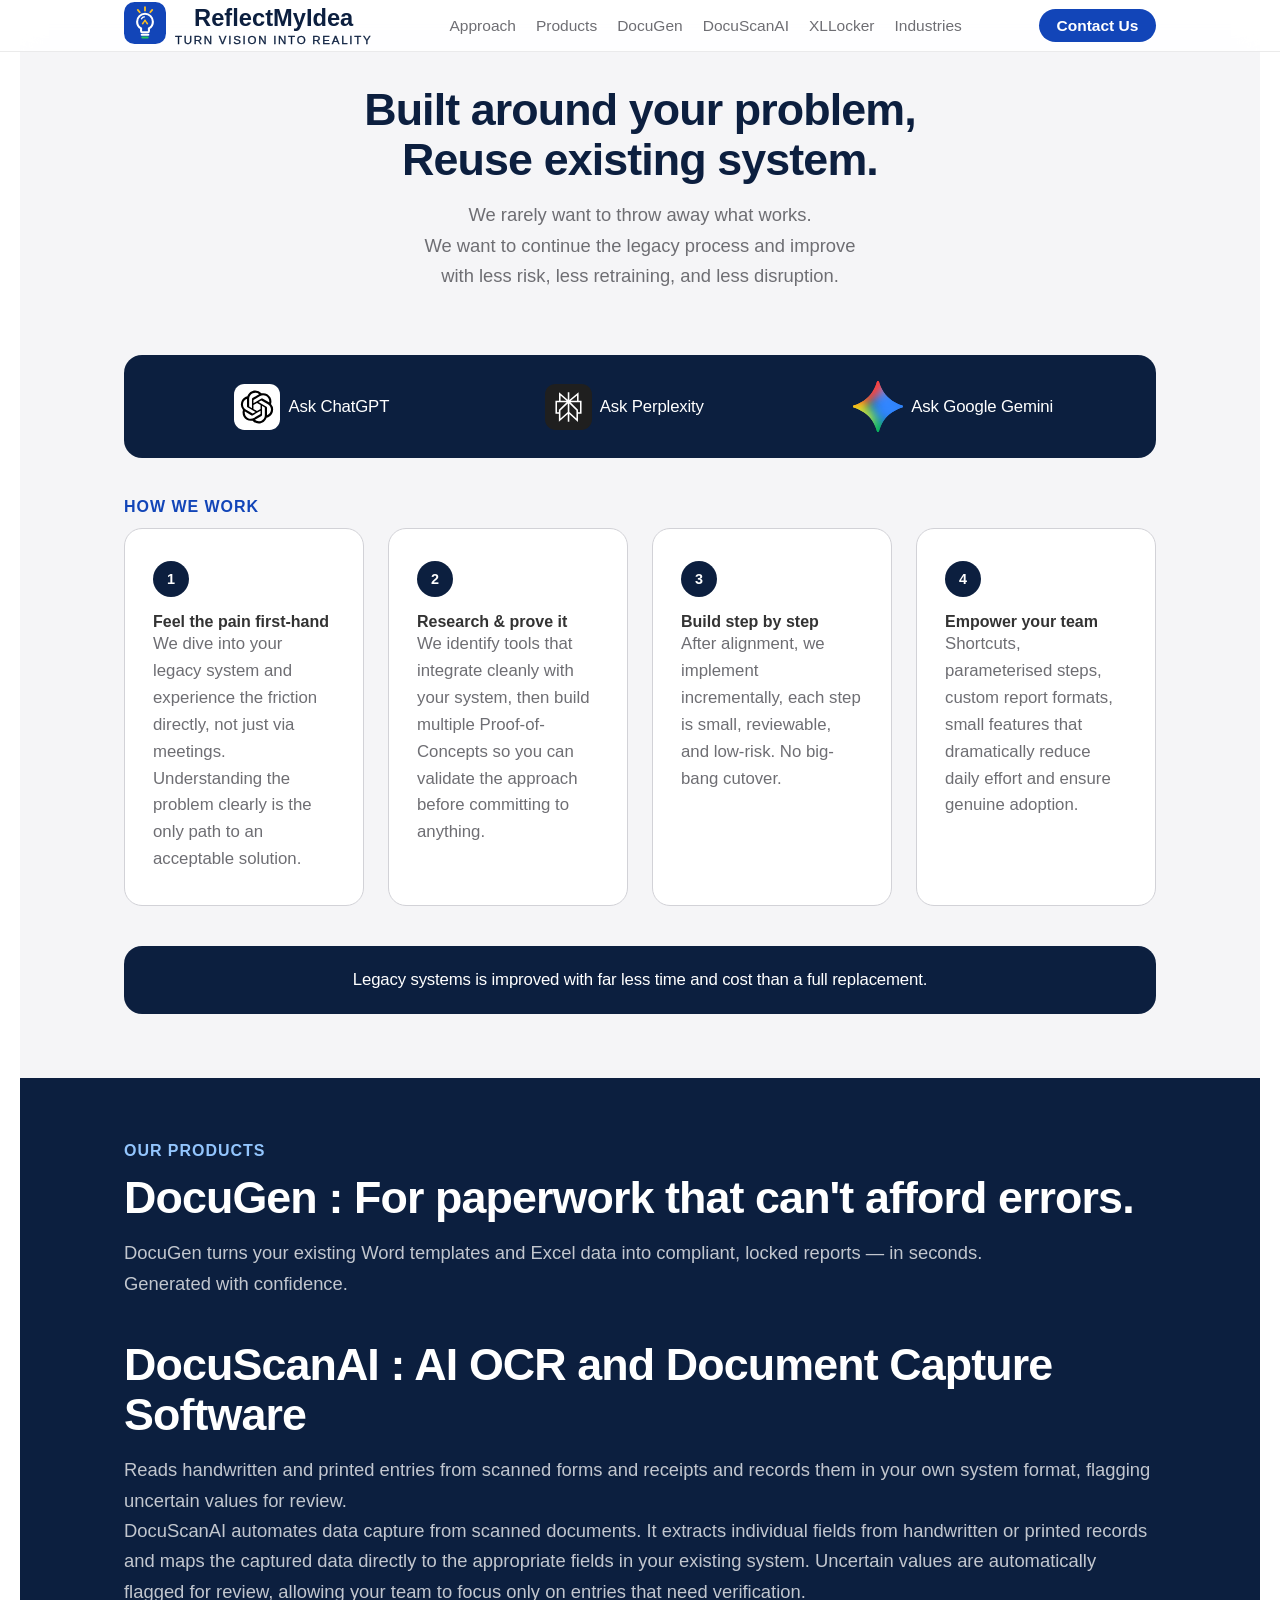
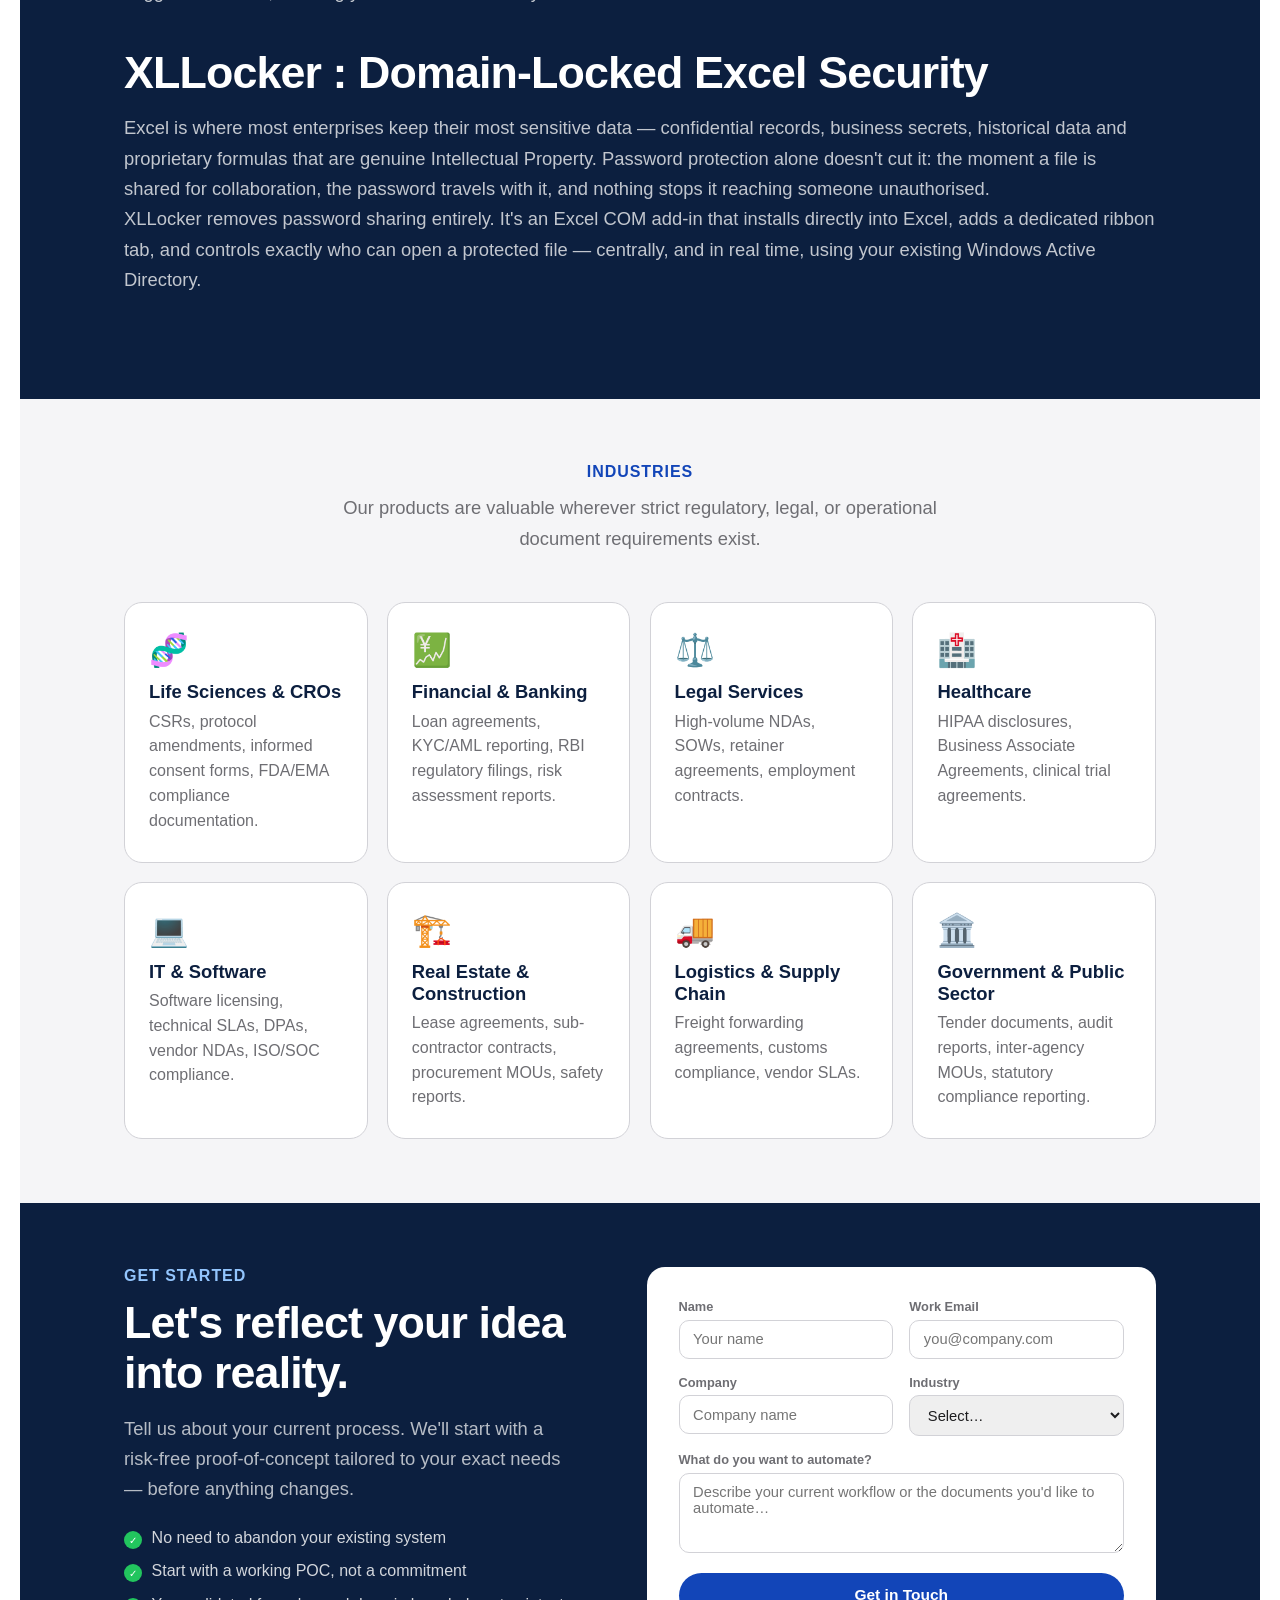
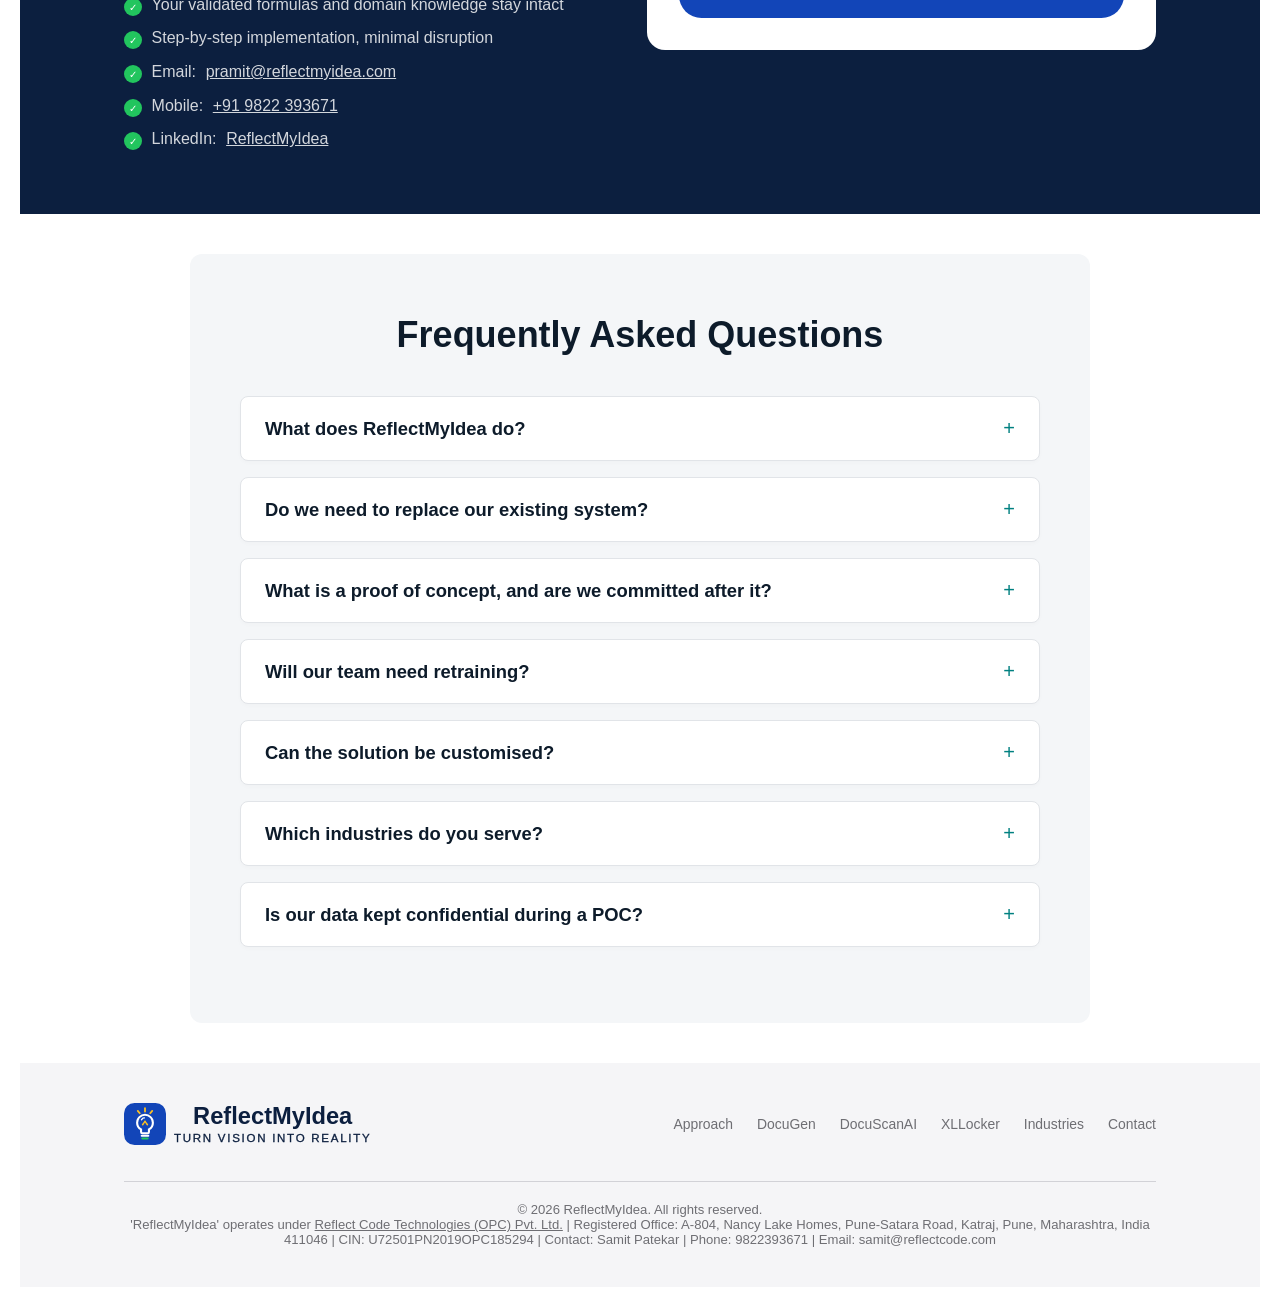
==== commit 0f5419f0: "Updated Added contact details" ====
--- a/index.html
+++ b/index.html
@@ -856,6 +856,9 @@
         <div class="promise-item"><span class="ck">✓</span>Start with a working POC, not a commitment</div>
         <div class="promise-item"><span class="ck">✓</span>Your validated formulas and domain knowledge stay intact</div>
         <div class="promise-item"><span class="ck">✓</span>Step-by-step implementation, minimal disruption</div>
+		<div class="promise-item"><span class="ck">✓</span>Email:<a href="mailto:pramit@reflectmyidea.com"><u>pramit@reflectmyidea.com</u></a></div>
+		<div class="promise-item"><span class="ck">✓</span>Mobile:<a href="callto:+919822393671"><u>+91 9822 393671</u></a></div>
+		<div class="promise-item"><span class="ck">✓</span>LinkedIn:<a href="https://www.linkedin.com/in/reflectmyidea/" target="_blank" rel="noopener noreferrer" style="text-decoration: underline">ReflectMyIdea</a></div>
       </div>
     </div>
     <form class="form-box up" id="cform">
@@ -1063,7 +1066,11 @@
 	  <a href="#industries">Industries</a>
 	  <a href="#contact">Contact</a>
     </div>
-    <div class="foot-copy">© <span id="yr"></span> ReflectMyIdea (RMI). All rights reserved.</div>
+    <div class="foot-copy">© <span id="yr"></span> 
+	  <span>ReflectMyIdea. All rights reserved.</span>
+	  <span><br>'ReflectMyIdea' operates under <a href="https://www.reflectcode.com/" target="_blank" rel="noopener noreferrer" style="text-decoration: underline"><span>Reflect Code Technologies (OPC) Pvt. Ltd.</span></a> | Registered Office: A-804, Nancy Lake Homes, Pune-Satara Road, Katraj, Pune, Maharashtra, India 411046 | CIN: U72501PN2019OPC185294 | Contact: Samit Patekar | Phone: 9822393671 | Email: samit@reflectcode.com</span>		
+	</div>
+
   </div>
 </footer>
 
